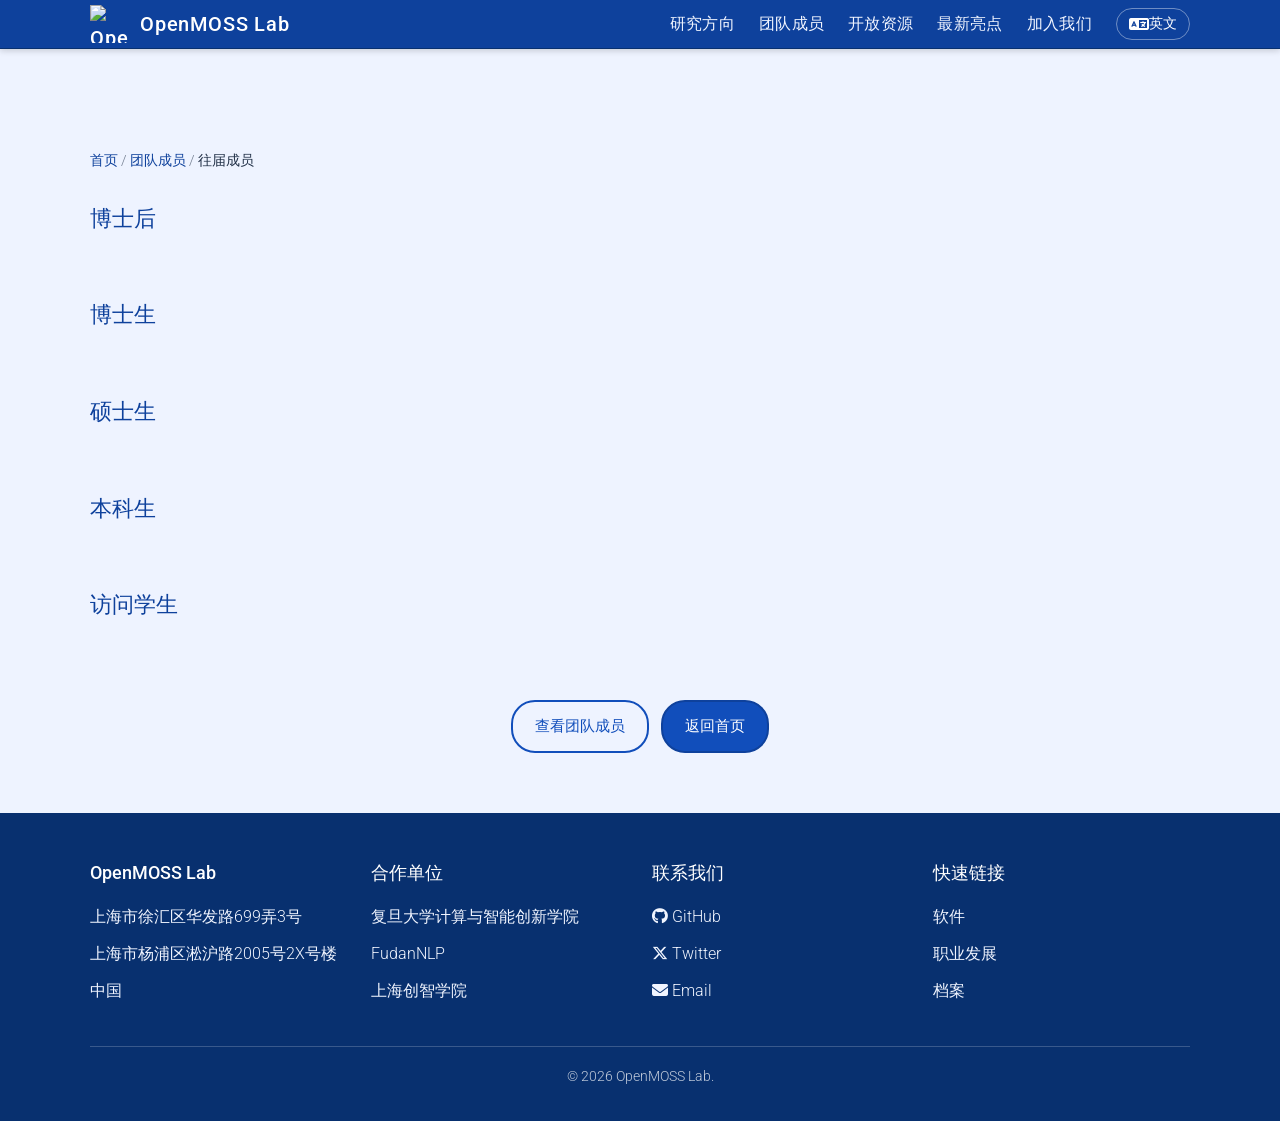
==== alumni.html @ 0ff9e86f "Update alumni.html" ====
<!DOCTYPE html>
<html lang="zh-CN">
<head>
  <meta charset="utf-8">
  <meta name="viewport" content="width=device-width, initial-scale=1">
  <title>往届成员 | OpenMOSS Lab</title>
  <meta name="description" content="OpenMOSS Lab 校友网络">
  <link rel="preconnect" href="https://fonts.googleapis.com">
  <link rel="preconnect" href="https://fonts.gstatic.com" crossorigin>
  <link href="https://fonts.googleapis.com/css2?family=Roboto:wght@300;400;500;700&display=swap" rel="stylesheet">
  <link rel="stylesheet" href="https://cdnjs.cloudflare.com/ajax/libs/font-awesome/6.5.0/css/all.min.css" integrity="sha512-gO9FwZP1781OeR3SiPtK0aGpG99nmHn7+O+kO5RAwOB1p5MNDoAuCEi0aKBslZx2drXr/7L0KleKX2ND/qY1KQ==" crossorigin="anonymous" referrerpolicy="no-referrer" />
  <link rel="stylesheet" href="assets/css/style.css?v=20251102g">
</head>
<body>
  <nav class="navbar">
    <div class="container nav-container">
      <a class="brand" href="index.html">
        <img class="brand-logo" src="assets/img/openmoss-logo.png" alt="OpenMOSS Lab logo">
        <span class="brand-name">OpenMOSS Lab</span>
      </a>
      <button class="nav-toggle" aria-expanded="false" aria-controls="primary-navigation">
        <span class="sr-only">Toggle navigation</span>
        <span class="icon-bar"></span>
        <span class="icon-bar"></span>
        <span class="icon-bar"></span>
      </button>
      <ul class="nav-links" id="primary-navigation">
        <li><a href="index.html#pillars" data-i18n="nav.research">研究方向</a></li>
        <li><a href="index.html#people" data-i18n="nav.people">团队成员</a></li>
        <li><a href="index.html#resources" data-i18n="nav.resources">资源</a></li>
        <li><a href="index.html#highlights" data-i18n="nav.highlights">实验室亮点</a></li>
        <li><a href="index.html#join" data-i18n="nav.join">加入我们</a></li>
        <li>
          <button id="lang-toggle" class="lang-btn" aria-label="切换语言">
            <i class="fa-solid fa-language"></i>
            <span class="lang-text">EN</span>
          </button>
        </li>
      </ul>
    </div>
  </nav>

  <main>
    <section id="alumni-main" class="container sec">
      <nav aria-label="Breadcrumb" class="alumni-breadcrumb">
        <a href="index.html" data-i18n="alumniPage.breadcrumb.home">首页</a>
        <span style="opacity:.6;"> / </span>
        <a href="people.html" data-i18n="alumniPage.breadcrumb.people">团队成员</a>
        <span style="opacity:.6;"> / </span>
        <span data-i18n="alumniPage.breadcrumb.alumni"><strong>校友介绍</strong></span>
      </nav>

      <aside class="toc-sidebar" aria-label="快速导航">
        <button class="back-to-top" onclick="window.scrollTo({top: 0, behavior: 'smooth'})" data-i18n="alumniPage.backToTop">回到顶部</button>
        <h3 data-i18n="alumniPage.toc">目录</h3>
        <div class="toc-links">
          <a href="#postdocs" data-i18n="alumniPage.postdocs">博士后</a>
          <a href="#phd" data-i18n="alumniPage.phd">博士生</a>
          <a href="#masters" data-i18n="alumniPage.masters">硕士生</a>
          <a href="#undergrad" data-i18n="alumniPage.undergrad">本科生</a>
          <a href="#visiting" data-i18n="alumniPage.visiting">访问学生</a>
        </div>
      </aside>

      <!-- Categorized Alumni Directory -->
      <section class="alumni-dir" aria-label="按类别的校友名录">

        <h2 id="postdocs" class="section-subtitle" data-i18n="alumniPage.postdocs">博士后</h2>
        <div class="alumni-list"></div>

        <h2 id="phd" class="section-subtitle" data-i18n="alumniPage.phd">博士生</h2>
        <div class="alumni-list"></div>

        <h2 id="masters" class="section-subtitle" data-i18n="alumniPage.masters">硕士生</h2>
        <div class="alumni-list"></div>

        <h2 id="undergrad" class="section-subtitle" data-i18n="alumniPage.undergrad">本科生</h2>
        <div class="alumni-list"></div>

        <h2 id="visiting" class="section-subtitle" data-i18n="alumniPage.visiting">访问学生</h2>
        <div class="alumni-list"></div>

        <!-- 历史硕士/博士内容已并入上面的“硕士生/博士生”分组 -->
      </section>

      

      

      <div style="margin-top: 60px; text-align: center; display: flex; justify-content: center; gap: 12px; flex-wrap: wrap;">
        <a class="btn btn-outline" href="people.html" data-i18n="alumniPage.backPeople">查看团队成员</a>
        <a class="btn btn-primary" href="index.html" data-i18n="alumniPage.backHome">返回首页</a>
      </div>
    </section>
  </main>

  <footer class="footer">
    <div class="container">
      <div class="footer-grid">
        <div>
          <h4>OpenMOSS Lab</h4>
          <ul>
            <li data-i18n="footer.address1">上海市徐汇区华发路699弄3号</li>
            <li data-i18n="footer.address2">上海市杨浦区淞沪路2005号2X号楼</li>
            <li data-i18n="footer.address3">中国</li>
          </ul>
        </div>
        <div>
          <h4 data-i18n="footer.affiliations">合作单位</h4>
          <ul>
            <li><a href="https://ai.fudan.edu.cn/" data-i18n="footer.fudan">复旦大学计算与智能创新学院</a></li>
            <li><a href="https://nlp.fudan.edu.cn/">FudanNLP</a></li>
            <li><a href="https://sii.org.cn/" data-i18n="footer.sii">上海创智学院</a></li>
          </ul>
        </div>
        <div>
          <h4 data-i18n="footer.connect">联系我们</h4>
          <ul>
            <li><a href="https://github.com/openmosslab"><i class="fa-brands fa-github"></i> GitHub</a></li>
            <li><a href="https://twitter.com/openmosslab"><i class="fa-brands fa-x-twitter"></i> Twitter</a></li>
            <li><a href="mailto:xpqiu@fudan.edu.cn"><i class="fa-solid fa-envelope"></i> Email</a></li>
          </ul>
        </div>
        <div>
          <h4 data-i18n="footer.links">快速链接</h4>
          <ul>
            <li><a href="https://dalstonchen.github.io/openmosslab/software/" data-i18n="footer.software">软件</a></li>
            <li><a href="https://dalstonchen.github.io/openmosslab/career/" data-i18n="footer.career">职业发展</a></li>
            <li><a href="https://dalstonchen.github.io/openmosslab/archive/" data-i18n="footer.archive">档案</a></li>
          </ul>
        </div>
      </div>
    </div>
    <div class="container">
      <div class="footer-note">
        <p><a href="webmaster.html" style="color: inherit; text-decoration: none;">&copy; <span id="year"></span> OpenMOSS Lab.</a></p>
      </div>
    </div>
  </footer>

  <!-- 必须先加载 data2.js，再加载 main.js 和 main2.js -->
  <script src="assets/js/data2.js"></script>
  <script src="assets/js/main.js"></script>
  <script src="assets/js/main2.js"></script>
</body>
</html>
---- assets/css/style.css ----
/* Fudan blue palette (100%, 90%, 80%) */
:root {
  --fudan-blue: #0e419c;
  --fudan-blue-90: #114ebb;
  --fudan-blue-80: #145bda;
  --fudan-blue-dark: #08306f;
  --mist: #f1f5ff;
  --sand-light: #eef3ff;
  --text: #213047;
  --text-soft: #4f5f7b;
  --border: #c5d4ef;
  --white: #ffffff;
  --shadow-color: rgba(14, 65, 156, 0.12);
}

* {
  box-sizing: border-box;
}

body {
  font-family: 'Roboto', sans-serif;
  font-weight: 300;
  font-size: 16px;
  line-height: 1.7;
  color: var(--text);
  margin: 0;
  background-color: var(--sand-light);
}

h1,
h2,
h3,
h4,
h5,
h6 {
  font-weight: 400;
  margin: 0 0 18px;
  line-height: 1.3;
  color: var(--text);
}

h1 {
  font-size: 36px;
  font-weight: 300;
}

h2 {
  font-size: 28px;
  font-weight: 500;
  color: var(--fudan-blue-90);
}

h3 {
  font-size: 22px;
  font-weight: 500;
}

p {
  margin: 0 0 16px;
}

a {
  color: var(--fudan-blue);
  text-decoration: none;
  font-weight: 400;
}

a:hover,
a:focus {
  color: var(--fudan-blue-80);
  text-decoration: underline;
}

ul {
  margin: 0 0 16px 20px;
  padding: 0;
}

li {
  margin-bottom: 0px;
}

/* English homepage: no longer needed as hero-side removed */

.container {
  width: min(1100px, calc(100% - 40px));
  margin: 0 auto;
}

nav.navbar {
  position: sticky;
  top: 0;
  z-index: 999;
  background-color: var(--fudan-blue);
  border-bottom: 1px solid var(--fudan-blue-dark);
  box-shadow: 0 2px 6px rgba(0, 0, 0, 0.16);
}

.nav-container {
  display: flex;
  align-items: center;
  justify-content: space-between;
  padding: 4px 0;
  min-height: 48px;
}

.brand {
  display: inline-flex;
  align-items: center;
  gap: 12px;
  font-size: 20px;
  font-weight: 500;
  color: var(--white);
  letter-spacing: 0.04em;
}

.brand-logo {
  width: 38px;
  height: 38px;
  object-fit: contain;
  display: block;
}

.brand-name {
  color: var(--white);
}

.brand:hover {
  color: var(--white);
}

.nav-links {
  list-style: none;
  display: flex;
  align-items: center;
  gap: 24px;
  margin: 0;
  padding: 0;
}

.nav-links li {
  margin-bottom: 0;
}

.nav-links a {
  color: var(--mist);
  font-weight: 400;
  letter-spacing: 0.02em;
}

.nav-links a:hover,
.nav-links a:focus {
  color: var(--white);
  text-decoration: none;
}

.lang-btn {
  display: inline-flex;
  align-items: center;
  gap: 0px;
  background: transparent;
  border: 1px solid rgba(255, 255, 255, 0.4);
  color: var(--white);
  padding: 6px 12px;
  border-radius: 20px;
  font-size: 14px;
  font-weight: 400;
  cursor: pointer;
  transition: all 0.2s ease;
}

.lang-btn:hover {
  background: rgba(255, 255, 255, 0.15);
  border-color: rgba(255, 255, 255, 0.7);
}

.lang-btn i {
  font-size: 16px;
}

.lang-text {
  font-weight: 500;
}

.nav-toggle {
  display: none;
  background: none;
  border: 1px solid rgba(255, 255, 255, 0.6);
  color: var(--white);
  padding: 8px 10px;
  border-radius: 4px;
}

.nav-toggle .icon-bar {
  display: block;
  width: 20px;
  height: 2px;
  margin: 4px 0;
  background-color: var(--white);
}

.sr-only {
  position: absolute;
  width: 1px;
  height: 1px;
  padding: 0;
  margin: -1px;
  overflow: hidden;
  clip: rect(0, 0, 0, 0);
  white-space: nowrap;
  border: 0;
}

#hero {
  background: linear-gradient(120deg, var(--mist) 0%, var(--sand-light) 60%, rgba(255, 255, 255, 0.9) 100%);
  padding: 80px 0 60px;
}

.hero-grid {
  display: grid;
  grid-template-columns: minmax(0, 3fr) minmax(0, 2fr);
  gap: 48px;
  align-items: center;
}

.hero-full {
  max-width: 100%;
}

.hero-full h1 {
  margin-bottom: 24px;
}

.hero-full .lead {
  max-width: 100%;
  margin-bottom: 32px;
}

.eyebrow {
  text-transform: uppercase;
  letter-spacing: 0.2em;
  font-weight: 500;
  font-size: 13px;
  color: var(--fudan-blue);
  margin-bottom: 12px;
}

.lead {
  font-size: 18px;
  color: var(--text);
}

.highlight {
  font-weight: 500;
  color: var(--fudan-blue);
}

.hero-actions {
  margin-top: 32px;
  display: flex;
  align-items: center;
  gap: 16px;
}

.btn {
  display: inline-flex;
  align-items: center;
  justify-content: center;
  padding: 12px 22px;
  font-size: 15px;
  font-weight: 500;
  border-radius: 24px;
  border: 2px solid transparent;
  transition: all 0.2s ease;
}

.btn-primary {
  background-color: var(--fudan-blue-90);
  color: var(--white);
  border-color: var(--fudan-blue);
}

.btn-primary:hover,
.btn-primary:focus {
  background-color: var(--fudan-blue-dark);
  border-color: var(--fudan-blue-dark);
}

.btn-outline {
  background-color: transparent;
  color: var(--fudan-blue-90);
  border-color: var(--fudan-blue-90);
}

.btn-outline:hover,
.btn-outline:focus {
  background-color: var(--fudan-blue-90);
  color: var(--white);
}

.btn-inline {
  padding: 6px 14px;
  border-radius: 18px;
  border: 1px solid var(--fudan-blue-90);
  color: var(--fudan-blue-90);
  font-size: 14px;
}

.btn-inline:hover,
.btn-inline:focus {
  background-color: var(--fudan-blue-90);
  color: var(--white);
}

.hero-side {
  display: flex;
  flex-direction: column;
  gap: 24px;
}

.hero-panel {
  background-color: var(--white);
  border: 1px solid var(--border);
  border-radius: 12px;
  padding: 28px;
  box-shadow: 0 12px 30px var(--shadow-color);
}

.hero-panel h2 {
  font-size: 20px;
  margin-bottom: 18px;
  color: var(--fudan-blue);
}

.hero-panel ul {
  list-style: none;
  margin: 0;
  padding: 0;
  display: grid;
  gap: 10px;
}

.hero-panel li {
  padding-left: 22px;
  position: relative;
  font-weight: 400;
}

.hero-panel li::before {
  content: '\2022';
  position: absolute;
  left: 0;
  color: var(--fudan-blue-80);
  font-size: 22px;
  line-height: 1;
  top: 2px;
}

.hero-meta {
  display: grid;
  grid-template-columns: repeat(auto-fit, minmax(180px, 1fr));
  gap: 16px;
}

.hero-meta div {
  background-color: rgba(17, 78, 187, 0.08);
  border-radius: 12px;
  padding: 18px;
  border: 1px solid rgba(17, 78, 187, 0.18);
}

.hero-meta h3 {
  font-size: 28px;
  color: var(--fudan-blue);
  margin-bottom: 8px;
}

.sec {
  padding: 60px 0;
}

.sechighlight {
  background-color: var(--mist);
  border-top: 1px solid var(--border);
  border-bottom: 1px solid var(--border);
}

.pillars-grid {
  display: grid;
  grid-template-columns: repeat(auto-fit, minmax(260px, 1fr));
  gap: 24px;
}

.pillar-card {
  background-color: var(--white);
  border: 1px solid var(--border);
  border-radius: 12px;
  padding: 24px;
  box-shadow: 0 10px 24px var(--shadow-color);
  display: flex;
  flex-direction: column;
  gap: 10px;
}

.highlight-grid {
  display: grid;
  grid-template-columns: repeat(auto-fit, minmax(240px, 1fr));
  gap: 24px;
}

.highlight-card {
  background-color: var(--white);
  border: 1px solid var(--border);
  border-radius: 12px;
  padding: 24px;
  box-shadow: 0 8px 20px var(--shadow-color);
  min-height: 200px;
}

.section-subtitle {
  font-size: 20px;
  color: var(--fudan-blue);
  margin-bottom: 32px;
  margin-top: 24px;
}

.team-members {
  display: grid;
  grid-template-columns: repeat(auto-fill, minmax(160px, 1fr));
  gap: 32px 24px;
  margin-bottom: 48px;
}

.member-card {
  display: flex;
  flex-direction: column;
  align-items: center;
  text-align: center;
  min-height: 240px;
}

.member-photo {
  width: 140px;
  height: 140px;
  border-radius: 50%;
  object-fit: cover;
  border: 3px solid var(--fudan-blue-90);
  box-shadow: 0 4px 12px var(--shadow-color);
  margin-bottom: 16px;
  transition: transform 0.2s ease, box-shadow 0.2s ease;
}

.member-photo:hover {
  transform: scale(1.05);
  box-shadow: 0 6px 20px rgba(14, 65, 156, 0.25);
}

.member-name {
  font-size: 16px;
  font-weight: 500;
  color: var(--text);
  margin: 0 0 6px 0;
  line-height: 1.3;
  min-height: 21px;
  height: 21px;
}

/* 有链接的成员名字样式 */
.member-name-link {
  min-height: 21px;
  height: 21px;
}

.member-name-link a {
  color: var(--fudan-blue);
  font-weight: 500;
  text-decoration: none;
  transition: all 0.3s ease;
  display: inline-block;
  line-height: 1.3;
  height: 21px;
}

.member-name-link a:hover {
  color: var(--text-soft);
  transform: scale(1.08);
  text-decoration: none;
}

.member-title {
  font-size: 14px;
  color: var(--text-soft);
  margin: 0;
  font-weight: 300;
}

.people-sections {
  display: grid;
  grid-template-columns: repeat(auto-fit, minmax(280px, 1fr));
  gap: 24px;
  margin-top: 32px;
}

.people-card {
  background-color: var(--white);
  border: 1px solid var(--border);
  border-radius: 12px;
  padding: 24px;
  box-shadow: 0 8px 20px var(--shadow-color);
}

.people-card .link {
  font-weight: 500;
}

.resource-grid {
  display: grid;
  grid-template-columns: repeat(auto-fit, minmax(240px, 1fr));
  gap: 24px;
}

.resource-card {
  background-color: var(--white);
  border: 1px solid var(--border);
  border-radius: 12px;
  padding: 24px;
  box-shadow: 0 8px 20px var(--shadow-color);
}

.cta-band {
  background-color: var(--fudan-blue-90);
  color: var(--white);
  padding: 60px 0;
}

.cta-content {
  display: flex;
  align-items: center;
  justify-content: space-between;
  gap: 32px;
}

.cta-content p {
  color: rgba(255, 255, 255, 0.85);
}

.cta-actions {
  display: flex;
  gap: 16px;
  flex-shrink: 0;
}

.footer {
  background-color: var(--fudan-blue-dark);
  color: var(--mist);
  padding: 48px 0 16px;
}

.footer-grid {
  display: grid;
  grid-template-columns: repeat(4, 1fr);
  gap: 24px;
  width: 100%;
}

.footer h4 {
  color: var(--white);
  font-weight: 500;
  font-size: 18px;
  margin-bottom: 18px;
}

.footer ul {
  list-style: none;
  margin: 0;
  padding: 0;
}

.footer li {
  margin-bottom: 10px;
  color: var(--mist);
  font-weight: 300;
}

.footer a {
  color: var(--mist);
  font-weight: 300;
}

.footer a:hover,
.footer a:focus {
  color: var(--white);
}

.footer-note {
  text-align: center;
  margin-top: 32px;
  padding-top: 18px;
  border-top: 1px solid rgba(255, 255, 255, 0.2);
  font-size: 14px;
  color: rgba(255, 255, 255, 0.75);
}

@media (max-width: 992px) {
  .hero-grid {
    grid-template-columns: 1fr;
  }

  .cta-content {
    flex-direction: column;
    align-items: flex-start;
  }

  .cta-actions {
    flex-wrap: wrap;
  }

  .footer-grid {
    grid-template-columns: repeat(2, 1fr);
  }
}

@media (max-width: 768px) {
  .nav-links {
    position: absolute;
    inset: auto 0 0 0;
    background-color: var(--fudan-blue);
    flex-direction: column;
    align-items: center;
    gap: 12px;
    padding: 20px 0;
    transform: translateY(-150%);
    transition: transform 0.3s ease;
  }

  .nav-links.open {
    transform: translateY(0);
  }

  .nav-toggle {
    display: inline-flex;
    flex-direction: column;
    justify-content: center;
  }

  .nav-container {
    position: relative;
  }

  nav.navbar {
    position: sticky;
  }

  .lang-btn {
    margin-top: 8px;
  }

  .hero-actions {
    flex-wrap: wrap;
  }

  .cta-content {
    gap: 24px;
  }
}

@media (max-width: 560px) {
  body {
    font-size: 15px;
  }

  h1 {
    font-size: 30px;
  }

  h2 {
    font-size: 24px;
  }

  .nav-links {
    align-items: stretch;
  }

  .team-members {
    grid-template-columns: repeat(auto-fill, minmax(120px, 1fr));
    gap: 24px 16px;
  }

  .member-photo {
    width: 110px;
    height: 110px;
  }

  .member-name {
    font-size: 15px;
  }

  .member-title {
    font-size: 13px;
  }

  .footer-grid {
    grid-template-columns: 1fr;
  }
}

/* ============================================ */
/* Alumni Page Styles */
/* ============================================ */

/* Alumni main container alignment */
#alumni-main.container {
  padding-left: 0 !important;
  padding-right: 0 !important;
  margin-left: auto;
  margin-right: auto;
  width: min(1100px, calc(100% - 40px));
  padding-top: 100px;
}

/* Breadcrumb */
.alumni-breadcrumb {
  margin-left: 0;
  padding-left: 0;
  margin-bottom: 32px;
  font-size: 14px;
}

.alumni-breadcrumb a {
  color: var(--fudan-blue);
  text-decoration: none;
  transition: color 0.2s ease;
}

.alumni-breadcrumb a:hover {
  color: var(--fudan-blue-80);
  text-decoration: underline;
}

/* Alumni list layout */
.alumni-list {
  display: grid;
  gap: 2px;
  margin-top: 16px;
  margin-bottom: 32px;
}

.alumni-row {
  display: grid;
  grid-template-columns: 200px 1fr;
  gap: 24px;
  padding: 8px 0;
  font-size: 15px;
  transition: background-color 0.2s ease;
}

.alumni-row:hover {
  background-color: rgba(241, 245, 255, 0.5);
  border-radius: 6px;
}

.alumni-row .name {
  font-weight: 500;
  color: var(--text);
}

.alumni-row .destination {
  color: var(--text-soft);
  font-weight: 300;
}

/* Floating sidebar (Table of Contents) */
.toc-sidebar {
  position: fixed;
  right: 24px;
  top: 100px;
  width: 180px;
  max-height: calc(100vh - 140px);
  background: rgba(241, 245, 255, 0.95);
  backdrop-filter: blur(10px);
  border: 1px solid var(--border);
  border-radius: 12px;
  padding: 20px;
  z-index: 100;
  overflow-y: auto;
  box-shadow: 0 8px 24px rgba(14, 65, 156, 0.15);
}

.toc-sidebar h3 {
  margin: 0 0 16px;
  font-size: 16px;
  color: var(--fudan-blue);
  font-weight: 500;
}

.toc-links {
  display: flex;
  flex-direction: column;
  gap: 4px;
}

.toc-links a {
  display: block;
  text-align: left;
  padding: 8px 12px;
  color: var(--fudan-blue);
  font-weight: 400;
  font-size: 14px;
  border-radius: 6px;
  transition: all 0.2s ease;
}

.toc-links a:hover {
  background: rgba(14, 65, 156, 0.1);
  text-decoration: none;
  padding-left: 16px;
}

.back-to-top {
  display: block;
  width: 100%;
  margin-bottom: 20px;
  background: var(--fudan-blue);
  color: var(--white);
  border: none;
  padding: 10px 16px;
  border-radius: 8px;
  font-size: 14px;
  font-weight: 400;
  cursor: pointer;
  transition: background-color 0.2s ease;
}

.back-to-top:hover {
  background: var(--fudan-blue-dark);
}

/* Prevent fixed navbar from covering anchors */
h2[id],
h3.year-badge {
  scroll-margin-top: 110px;
}

/* Alumni section spacing */
.alumni-dir {
  margin-top: 24px;
}

.alumni-dir .section-subtitle {
  margin-top: 48px;
  margin-bottom: 20px;
  font-size: 22px;
}

.alumni-dir .section-subtitle:first-of-type {
  margin-top: 24px;
}

/* Responsive design for alumni page */
@media (max-width: 1280px) {
  .toc-sidebar {
    display: none;
  }
}

@media (max-width: 768px) {
  .alumni-row {
    grid-template-columns: 1fr;
    gap: 4px;
    padding: 12px 8px;
  }

  .alumni-row .name {
    font-size: 16px;
    margin-bottom: 4px;
  }

  .alumni-row .destination {
    font-size: 14px;
  }

  #alumni-main.container {
    padding-top: 80px;
  }
}

@media (max-width: 560px) {
  .alumni-row {
    font-size: 14px;
  }

  .alumni-row .name {
    font-size: 15px;
  }

  .alumni-row .destination {
    font-size: 13px;
  }
}
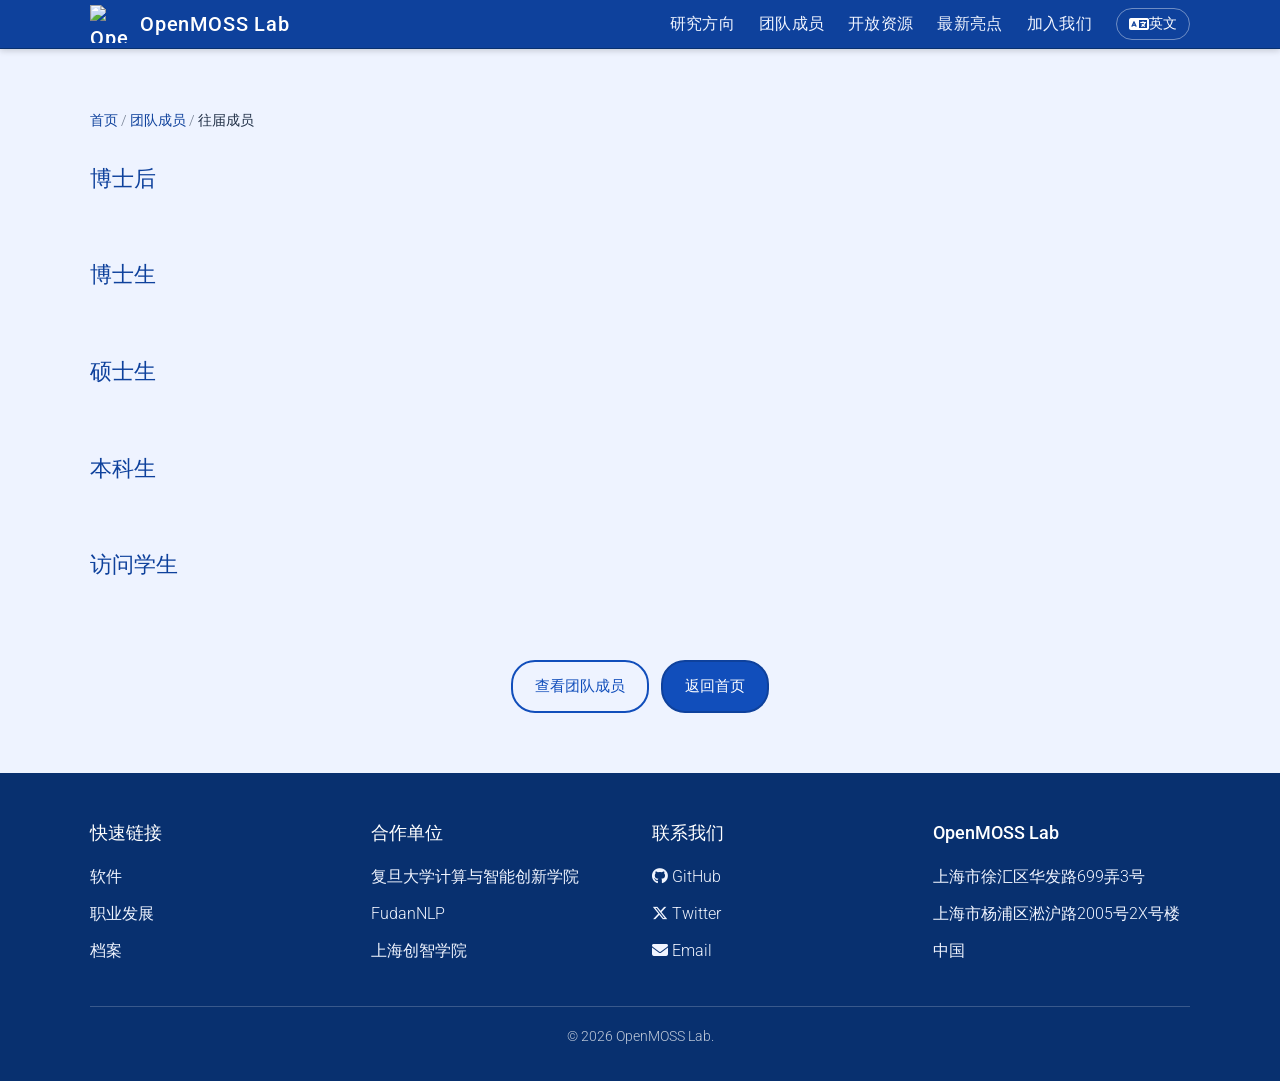
==== commit 27c8055a: "Update alumni.html" ====
--- a/alumni.html
+++ b/alumni.html
@@ -4,6 +4,7 @@
   <meta charset="utf-8">
   <meta name="viewport" content="width=device-width, initial-scale=1">
   <title>往届成员 | OpenMOSS Lab</title>
+  <link rel="icon" type="image/png" href="assets/img/openmoss-logo.png">
   <meta name="description" content="OpenMOSS Lab 校友网络">
   <link rel="preconnect" href="https://fonts.googleapis.com">
   <link rel="preconnect" href="https://fonts.gstatic.com" crossorigin>
@@ -98,11 +99,11 @@
     <div class="container">
       <div class="footer-grid">
         <div>
-          <h4>OpenMOSS Lab</h4>
+          <h4 data-i18n="footer.links">快速链接</h4>
           <ul>
-            <li data-i18n="footer.address1">上海市徐汇区华发路699弄3号</li>
-            <li data-i18n="footer.address2">上海市杨浦区淞沪路2005号2X号楼</li>
-            <li data-i18n="footer.address3">中国</li>
+            <li><a href="https://dalstonchen.github.io/openmosslab/software/" data-i18n="footer.software">软件</a></li>
+            <li><a href="https://dalstonchen.github.io/openmosslab/career/" data-i18n="footer.career">职业发展</a></li>
+            <li><a href="https://dalstonchen.github.io/openmosslab/archive/" data-i18n="footer.archive">档案</a></li>
           </ul>
         </div>
         <div>
@@ -122,11 +123,11 @@
           </ul>
         </div>
         <div>
-          <h4 data-i18n="footer.links">快速链接</h4>
+          <h4>OpenMOSS Lab</h4>
           <ul>
-            <li><a href="https://dalstonchen.github.io/openmosslab/software/" data-i18n="footer.software">软件</a></li>
-            <li><a href="https://dalstonchen.github.io/openmosslab/career/" data-i18n="footer.career">职业发展</a></li>
-            <li><a href="https://dalstonchen.github.io/openmosslab/archive/" data-i18n="footer.archive">档案</a></li>
+            <li data-i18n="footer.address1">上海市徐汇区华发路699弄3号</li>
+            <li data-i18n="footer.address2">上海市杨浦区淞沪路2005号2X号楼</li>
+            <li data-i18n="footer.address3">中国</li>
           </ul>
         </div>
       </div>
--- a/assets/css/style.css
+++ b/assets/css/style.css
@@ -214,7 +214,7 @@
 
 #hero {
   background: linear-gradient(120deg, var(--mist) 0%, var(--sand-light) 60%, rgba(255, 255, 255, 0.9) 100%);
-  padding: 80px 0 60px;
+  padding: 60px 0 60px;
 }
 
 .hero-grid {
@@ -384,11 +384,16 @@
   background-color: var(--mist);
   border-top: 1px solid var(--border);
   border-bottom: 1px solid var(--border);
+  scroll-margin-top: 56px;
+}
+
+#people, #resources {
+  scroll-margin-top: 56px;
 }
 
 .pillars-grid {
   display: grid;
-  grid-template-columns: repeat(auto-fit, minmax(260px, 1fr));
+  grid-template-columns: repeat(3, 1fr);
   gap: 24px;
 }
 
@@ -401,6 +406,12 @@
   display: flex;
   flex-direction: column;
   gap: 10px;
+}
+
+.pillar-card h3 {
+  min-height: 3em;
+  display: flex;
+  align-items: flex-start;
 }
 
 .highlight-grid {
@@ -416,6 +427,23 @@
   padding: 24px;
   box-shadow: 0 8px 20px var(--shadow-color);
   min-height: 200px;
+  display: flex;
+  flex-direction: column;
+}
+
+.highlight-card h3 {
+  min-height: 2.4em;
+  line-height: 1.2;
+  margin-bottom: 12px;
+}
+
+.highlight-card p {
+  flex-grow: 1;
+  margin-bottom: 15px;
+}
+
+.highlight-card a {
+  margin-top: auto;
 }
 
 .section-subtitle {
@@ -526,6 +554,27 @@
   border-radius: 12px;
   padding: 24px;
   box-shadow: 0 8px 20px var(--shadow-color);
+  display: flex;
+  flex-direction: column;
+}
+
+.resource-card h3 {
+  min-height: 2.4em;
+  line-height: 1.2;
+  margin-bottom: 12px;
+}
+
+.resource-card p {
+  flex-grow: 1;
+  margin-bottom: 15px;
+}
+
+.resource-card > div {
+  margin-bottom: 15px;
+}
+
+.resource-card .btn {
+  margin-top: auto;
 }
 
 .cta-band {
@@ -605,6 +654,10 @@
 @media (max-width: 992px) {
   .hero-grid {
     grid-template-columns: 1fr;
+  }
+
+  .pillars-grid {
+    grid-template-columns: repeat(2, 1fr);
   }
 
   .cta-content {
@@ -656,6 +709,10 @@
     margin-top: 8px;
   }
 
+  .pillars-grid {
+    grid-template-columns: 1fr;
+  }
+
   .hero-actions {
     flex-wrap: wrap;
   }
@@ -713,10 +770,10 @@
 #alumni-main.container {
   padding-left: 0 !important;
   padding-right: 0 !important;
+  padding-top: 60px !important;
   margin-left: auto;
   margin-right: auto;
   width: min(1100px, calc(100% - 40px));
-  padding-top: 100px;
 }
 
 /* Breadcrumb */
@@ -881,7 +938,7 @@
   }
 
   #alumni-main.container {
-    padding-top: 80px;
+    padding-top: 60px !important;
   }
 }
 
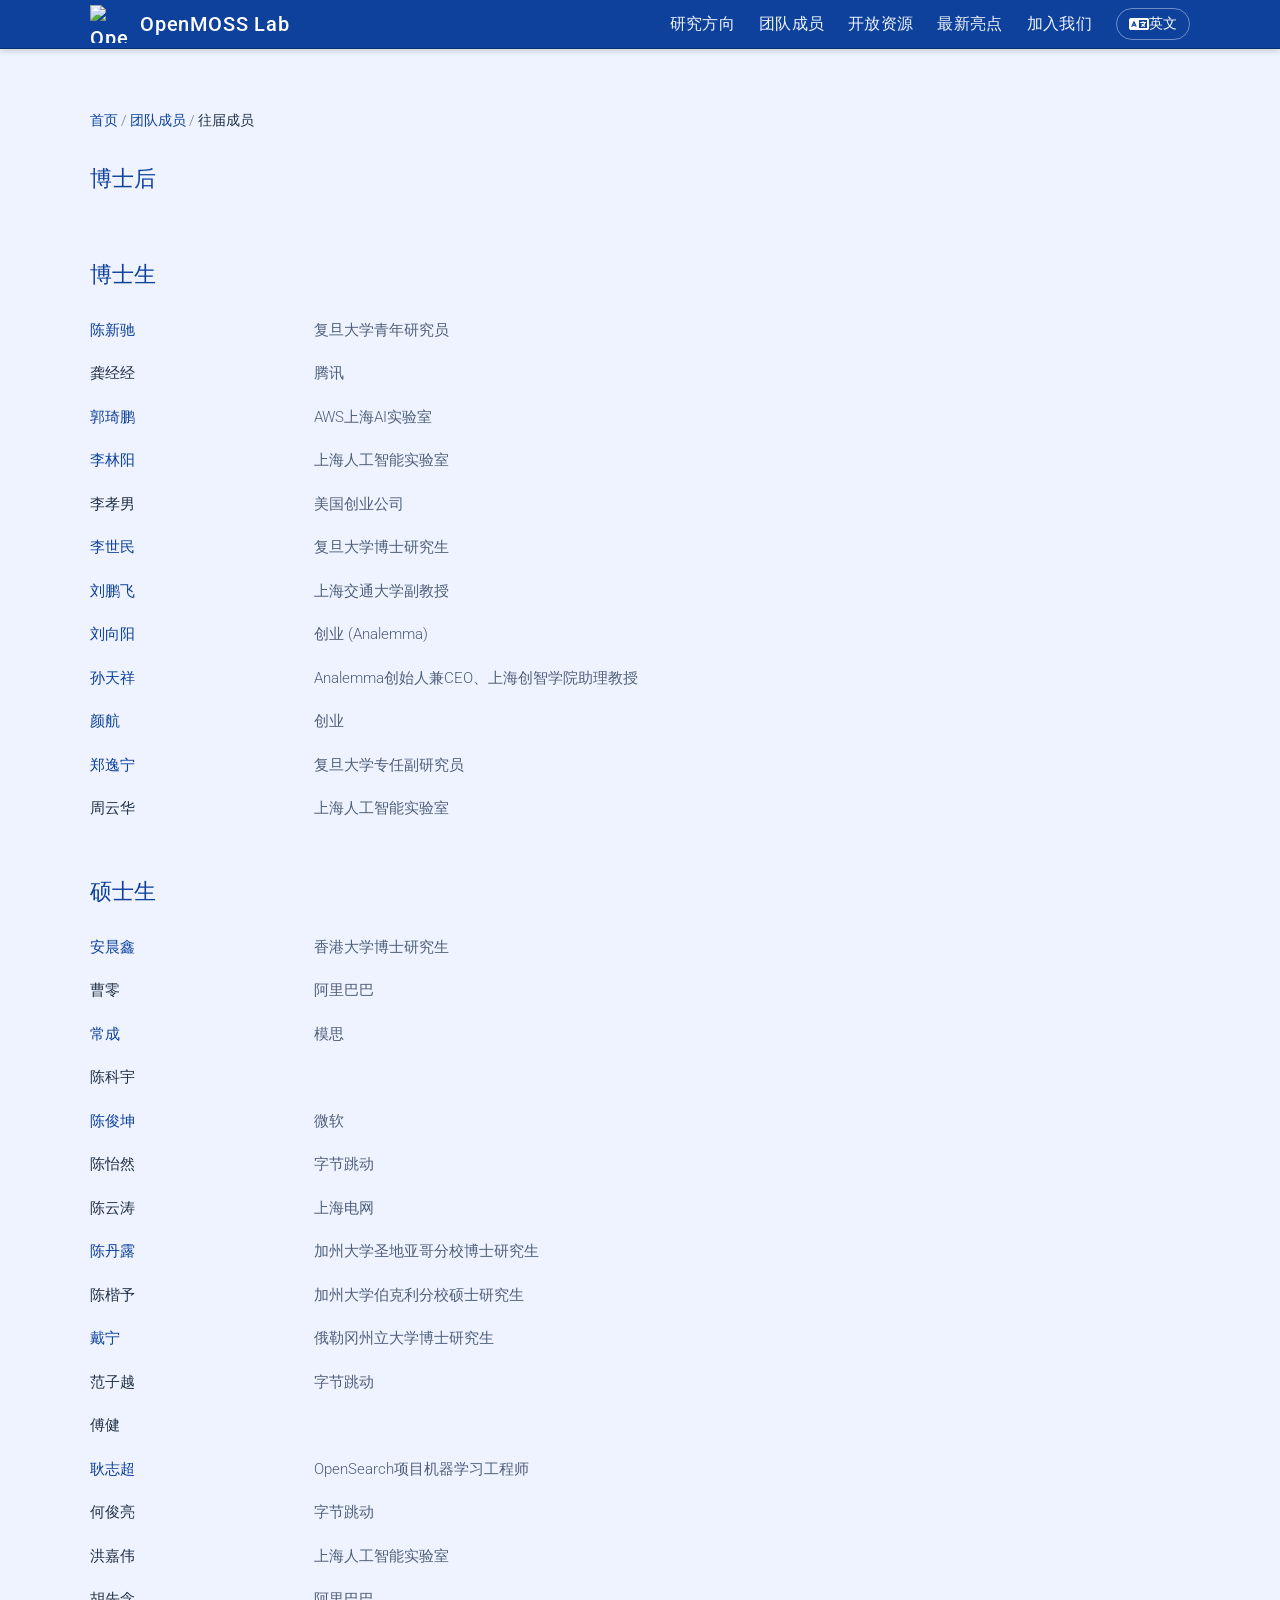
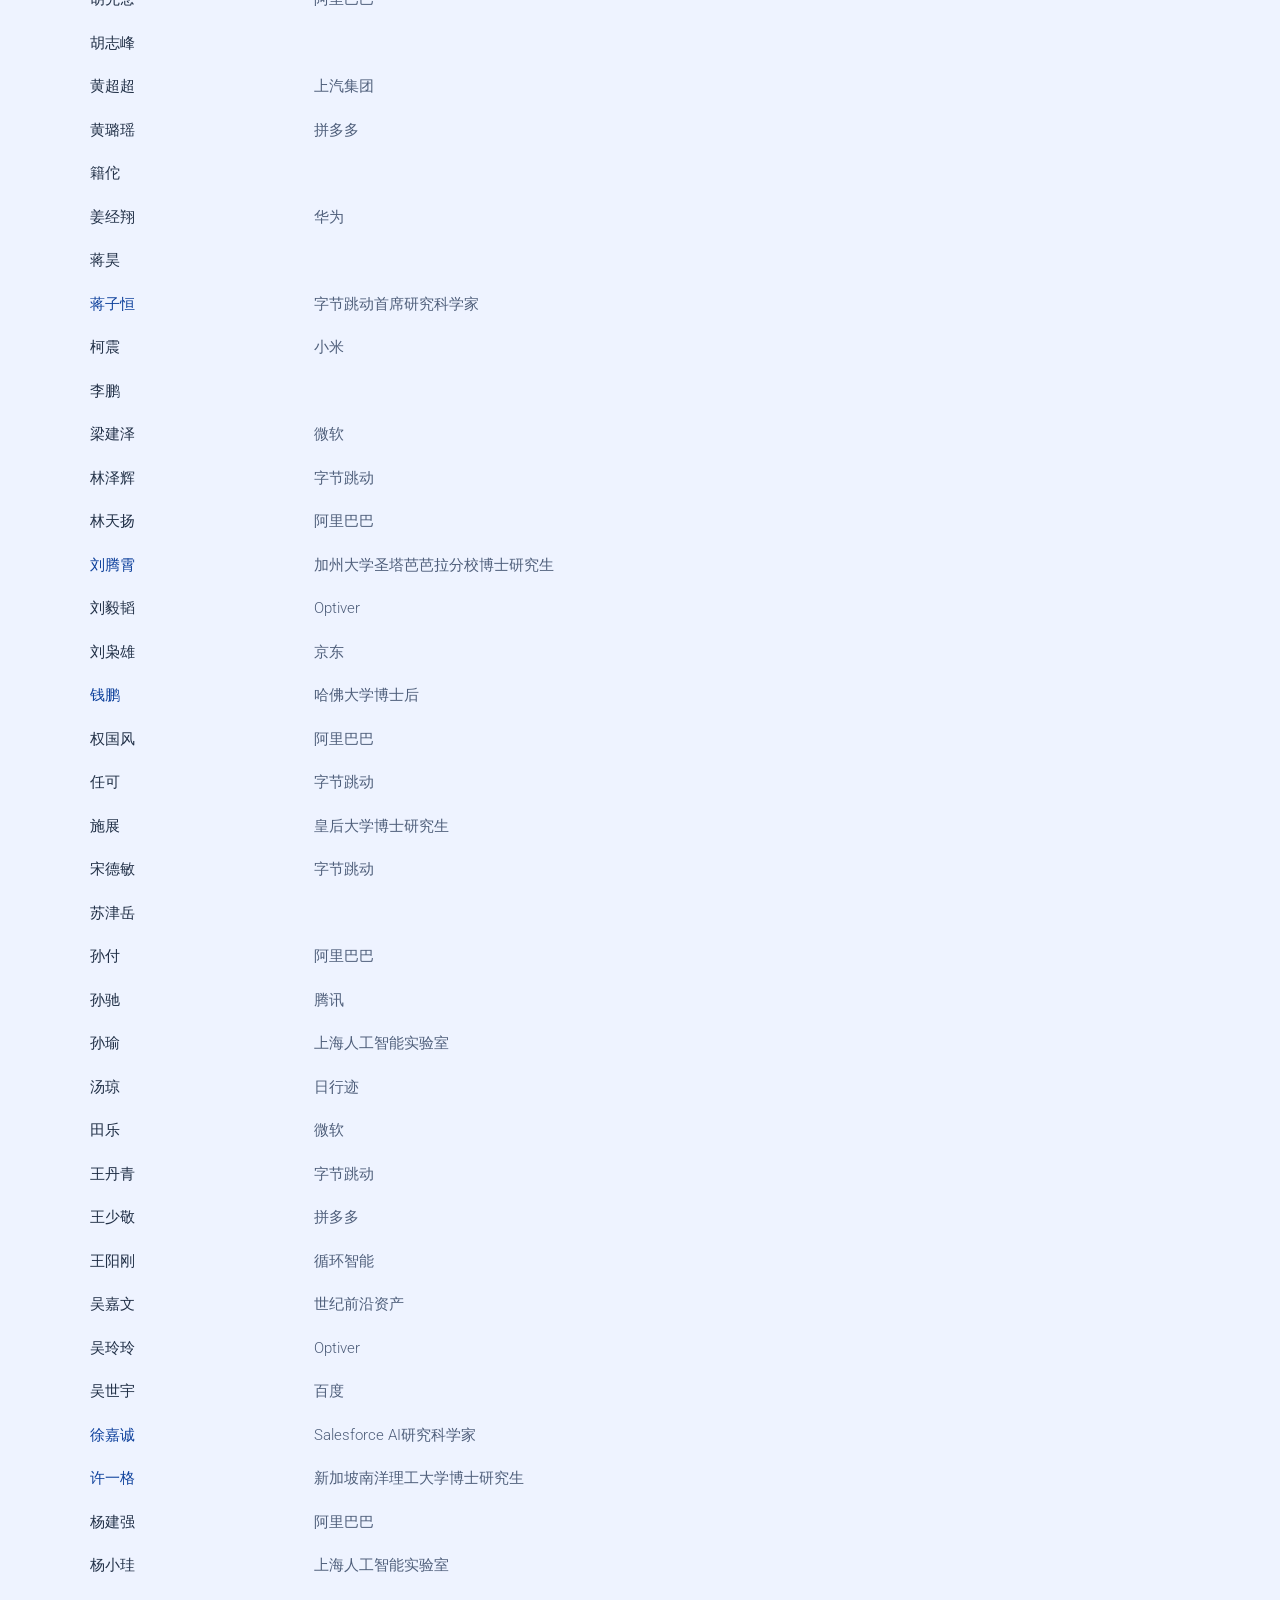
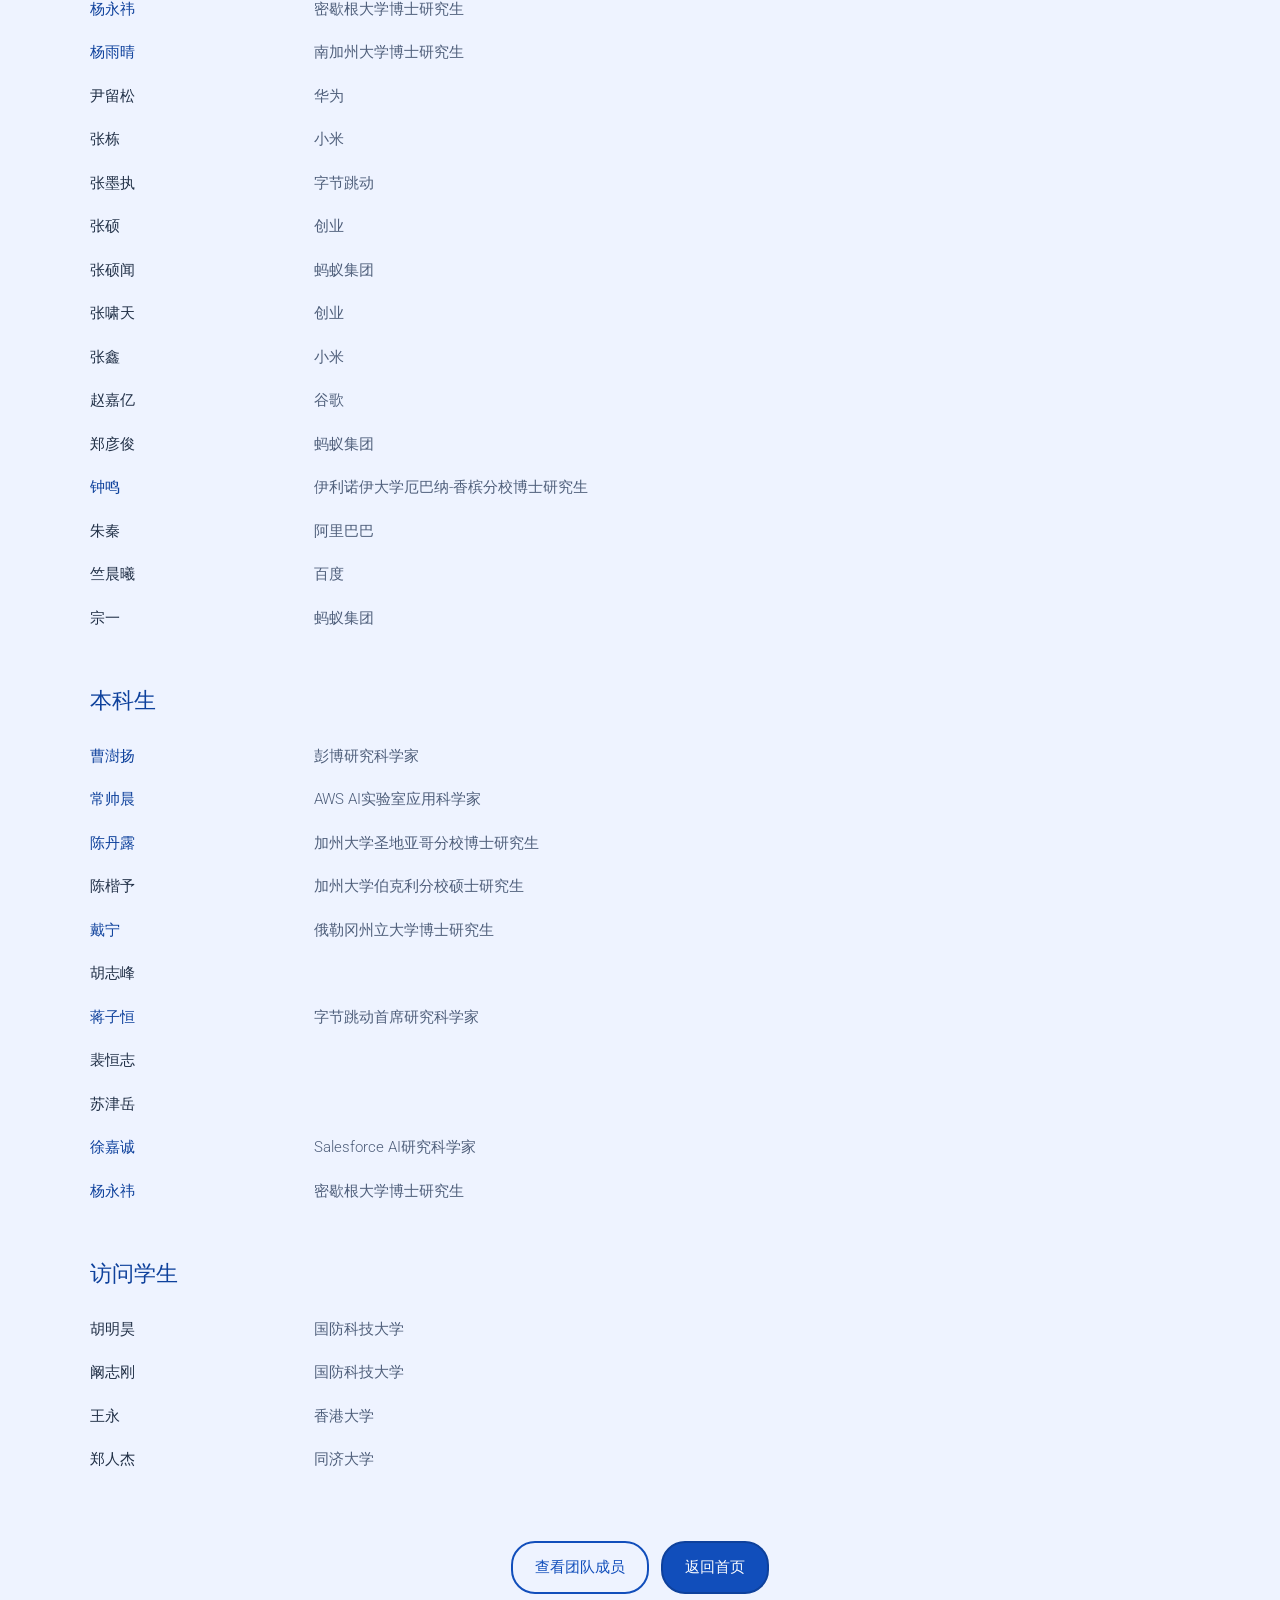
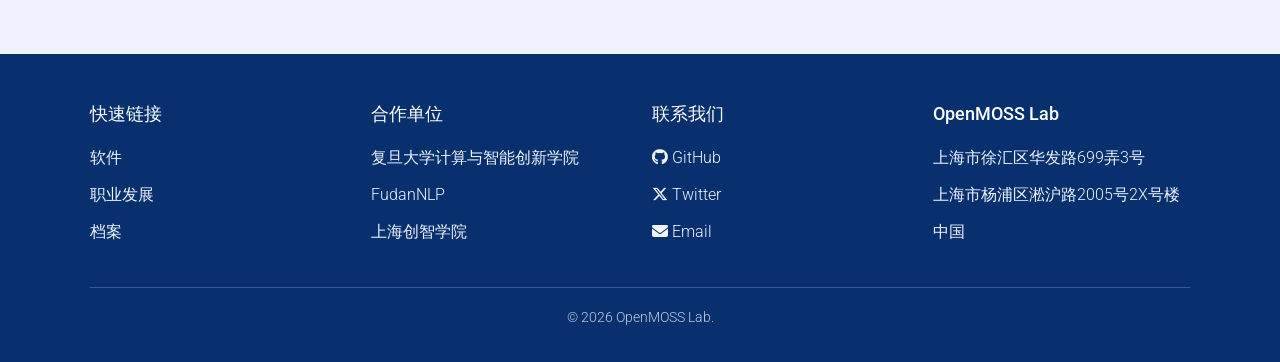
==== commit dffc66dc: "Update alumni.html" ====
--- a/alumni.html
+++ b/alumni.html
@@ -10,7 +10,7 @@
   <link rel="preconnect" href="https://fonts.gstatic.com" crossorigin>
   <link href="https://fonts.googleapis.com/css2?family=Roboto:wght@300;400;500;700&display=swap" rel="stylesheet">
   <link rel="stylesheet" href="https://cdnjs.cloudflare.com/ajax/libs/font-awesome/6.5.0/css/all.min.css" integrity="sha512-gO9FwZP1781OeR3SiPtK0aGpG99nmHn7+O+kO5RAwOB1p5MNDoAuCEi0aKBslZx2drXr/7L0KleKX2ND/qY1KQ==" crossorigin="anonymous" referrerpolicy="no-referrer" />
-  <link rel="stylesheet" href="assets/css/style.css?v=20251102g">
+  <link rel="stylesheet" href="assets/css/style.css?v=20251102m">
 </head>
 <body>
   <nav class="navbar">
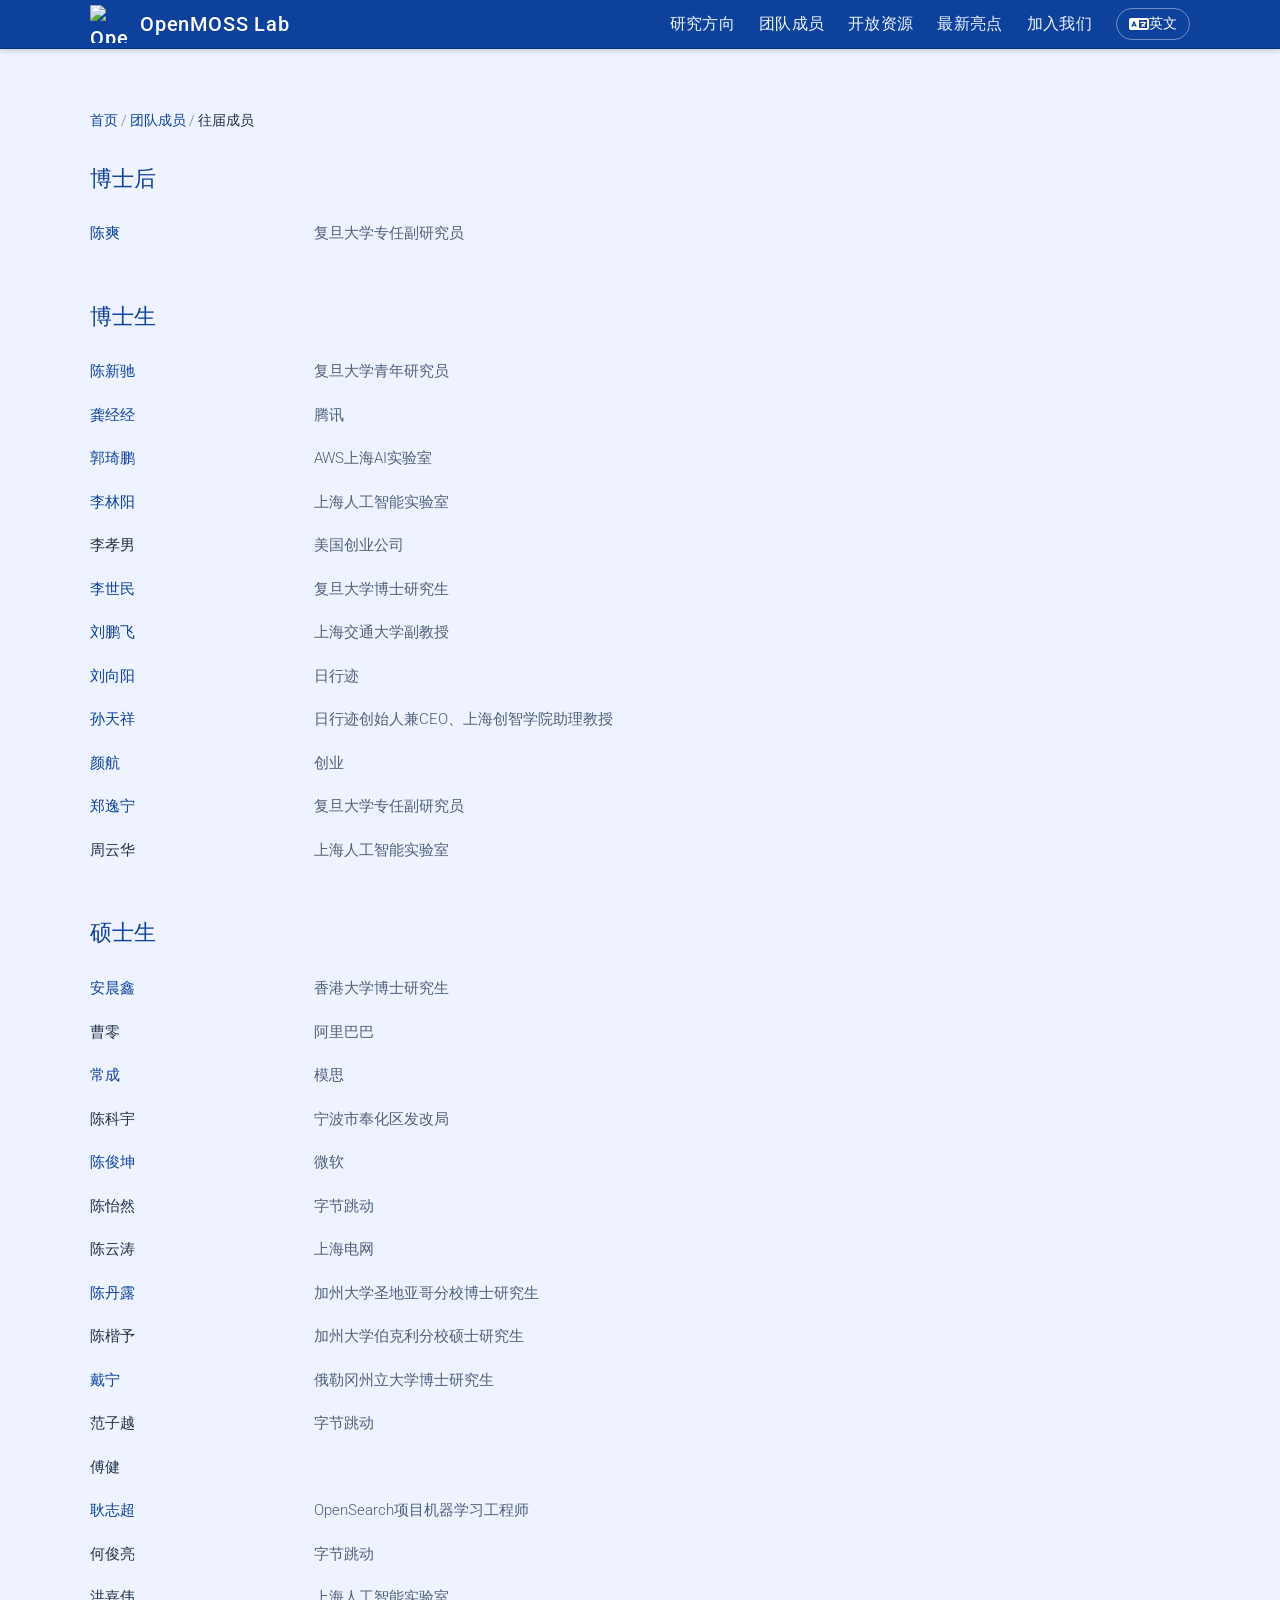
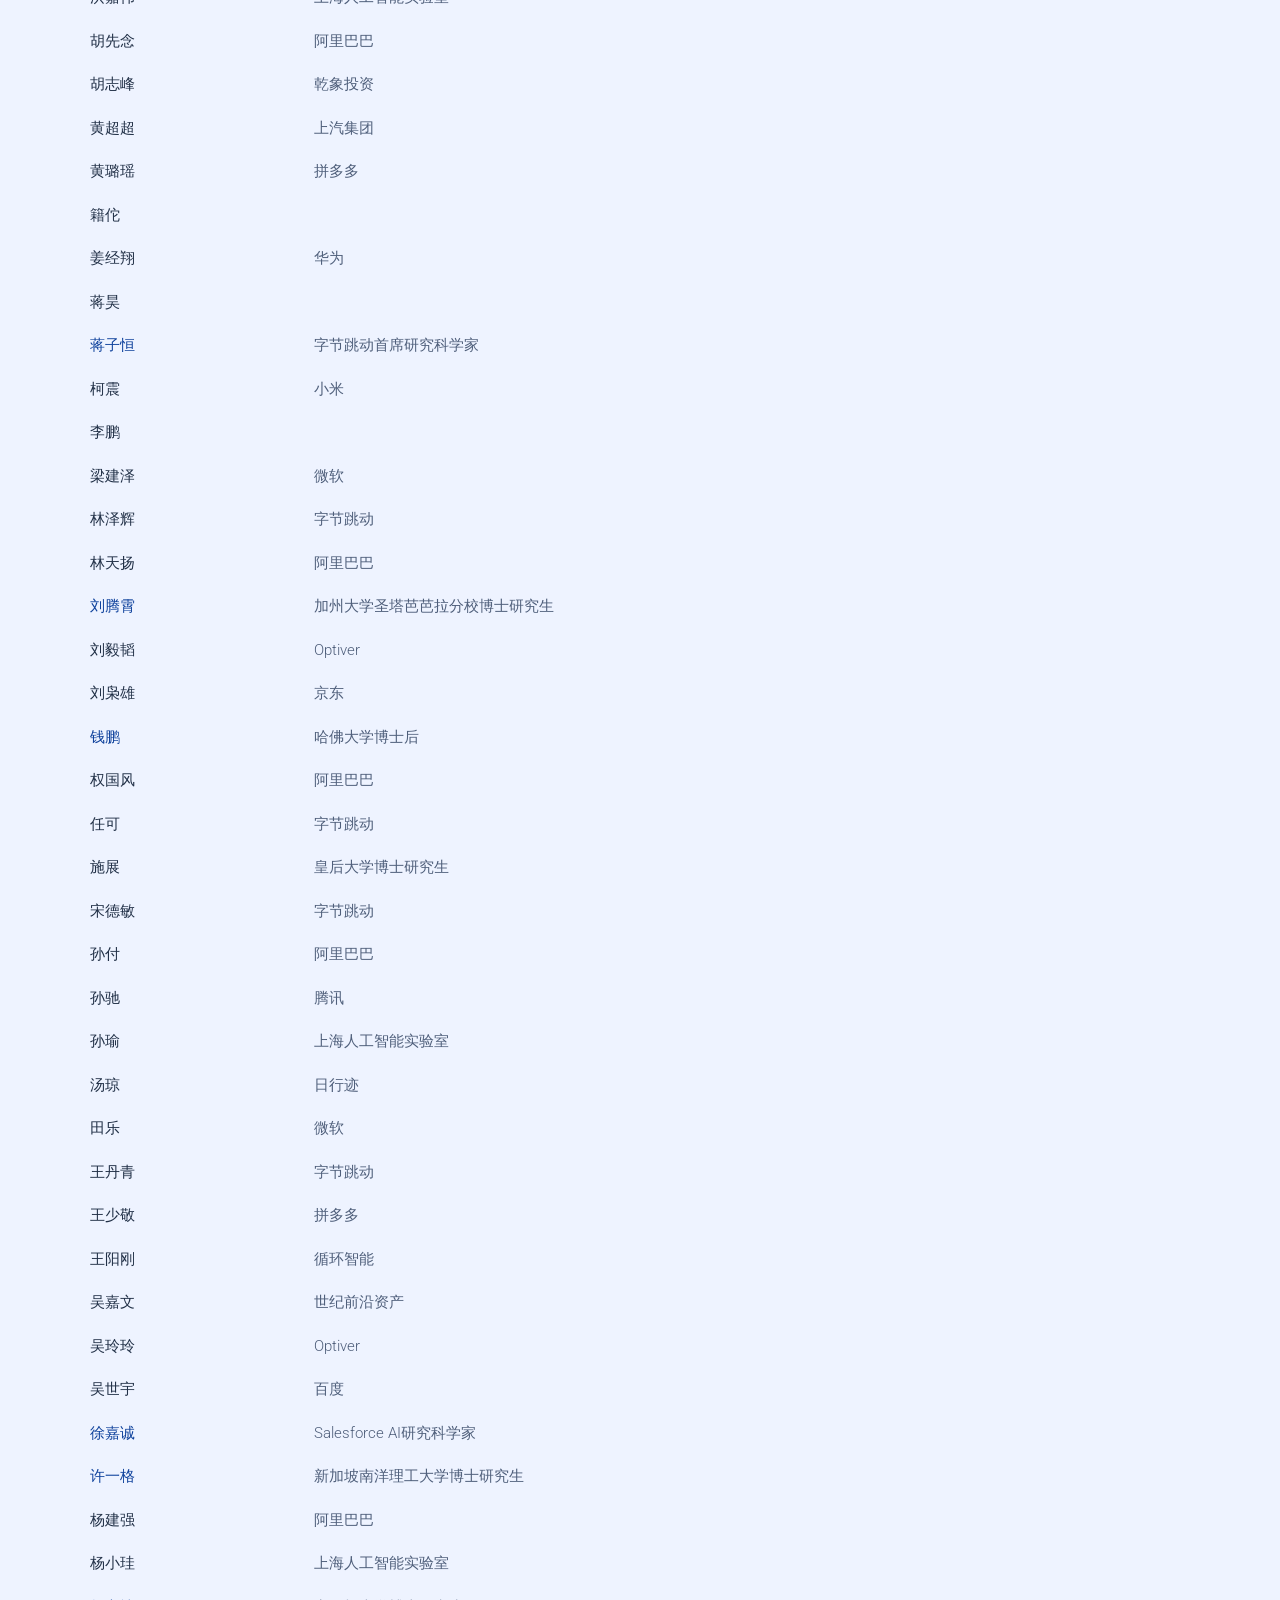
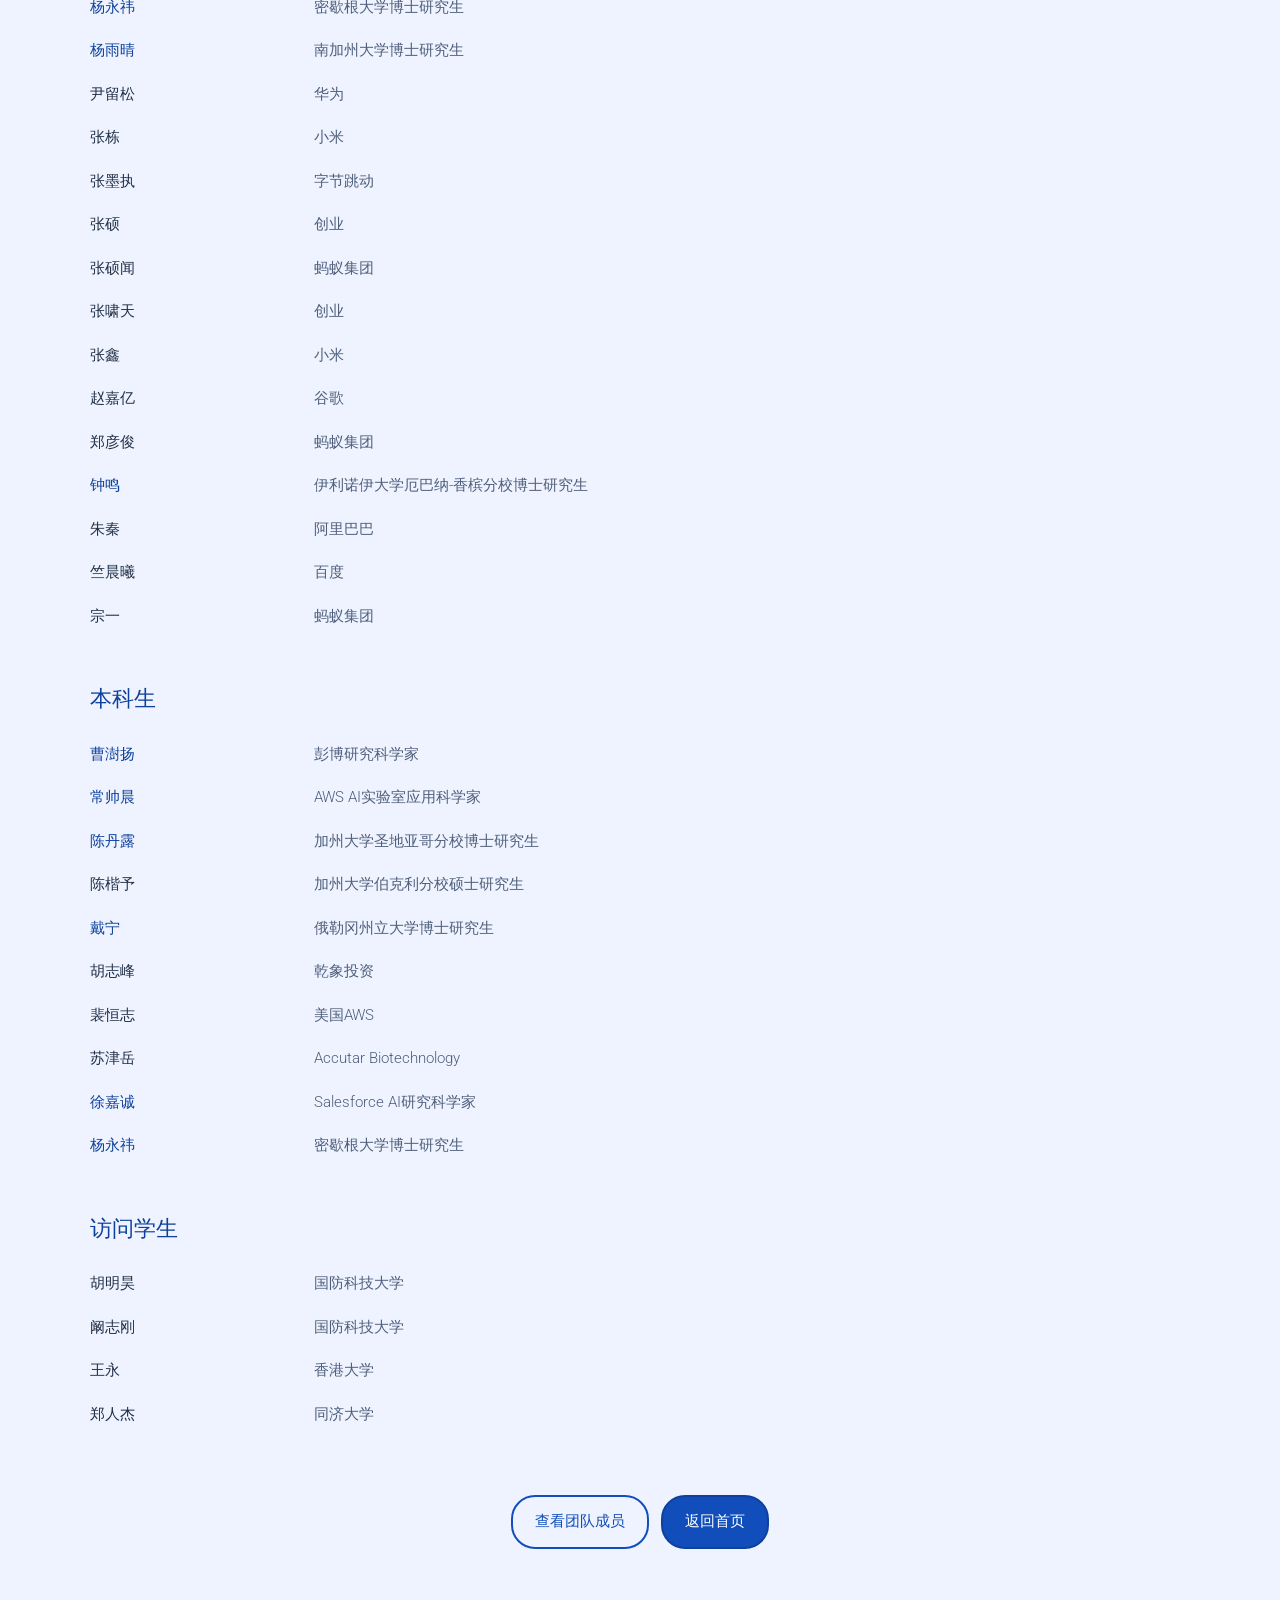
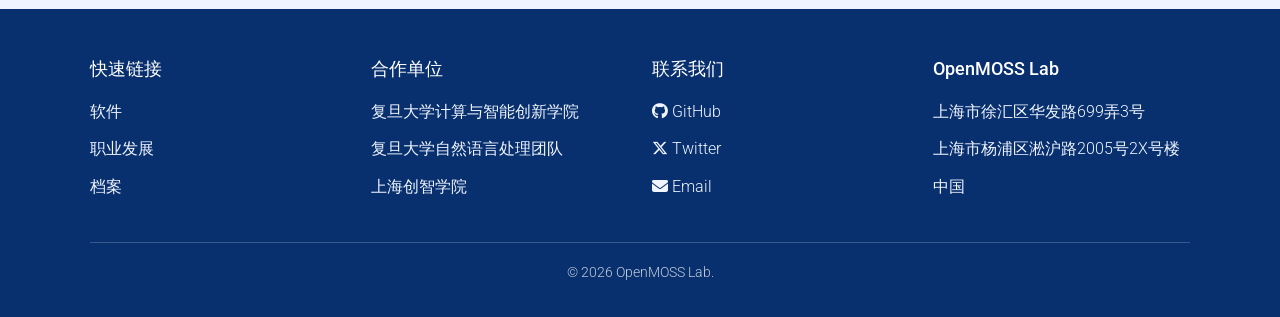
==== commit 0c6dbb75: "Update alumni.html" ====
--- a/alumni.html
+++ b/alumni.html
@@ -28,9 +28,9 @@
       <ul class="nav-links" id="primary-navigation">
         <li><a href="index.html#pillars" data-i18n="nav.research">研究方向</a></li>
         <li><a href="index.html#people" data-i18n="nav.people">团队成员</a></li>
-        <li><a href="index.html#resources" data-i18n="nav.resources">资源</a></li>
-        <li><a href="index.html#highlights" data-i18n="nav.highlights">实验室亮点</a></li>
-        <li><a href="index.html#join" data-i18n="nav.join">加入我们</a></li>
+        <li><a href="index.html#resources" data-i18n="nav.resources">开放资源</a></li>
+        <li><a href="https://www.open-moss.com/en/" data-i18n="nav.highlights">最新亮点</a></li>
+        <li><a href="positions.html" data-i18n="nav.join">加入我们</a></li>
         <li>
           <button id="lang-toggle" class="lang-btn" aria-label="切换语言">
             <i class="fa-solid fa-language"></i>
@@ -110,7 +110,7 @@
           <h4 data-i18n="footer.affiliations">合作单位</h4>
           <ul>
             <li><a href="https://ai.fudan.edu.cn/" data-i18n="footer.fudan">复旦大学计算与智能创新学院</a></li>
-            <li><a href="https://nlp.fudan.edu.cn/">FudanNLP</a></li>
+            <li><a href="https://nlp.fudan.edu.cn/" data-i18n="footer.fudannlp">复旦大学自然语言处理团队</a></li>
             <li><a href="https://sii.org.cn/" data-i18n="footer.sii">上海创智学院</a></li>
           </ul>
         </div>
--- a/assets/css/style.css
+++ b/assets/css/style.css
@@ -18,6 +18,10 @@
   box-sizing: border-box;
 }
 
+html {
+  height: 100%;
+}
+
 body {
   font-family: 'Roboto', sans-serif;
   font-weight: 300;
@@ -26,6 +30,13 @@
   color: var(--text);
   margin: 0;
   background-color: var(--sand-light);
+  min-height: 100%;
+  display: flex;
+  flex-direction: column;
+}
+
+main {
+  flex: 1;
 }
 
 h1,
@@ -235,6 +246,13 @@
 .hero-full .lead {
   max-width: 100%;
   margin-bottom: 32px;
+  line-height: 1.8;
+}
+
+.hero-full .lead br {
+  content: "";
+  display: block;
+  margin-bottom: 12px;
 }
 
 .eyebrow {
@@ -384,11 +402,11 @@
   background-color: var(--mist);
   border-top: 1px solid var(--border);
   border-bottom: 1px solid var(--border);
-  scroll-margin-top: 56px;
+  scroll-margin-top: 48px;
 }
 
 #people, #resources {
-  scroll-margin-top: 56px;
+  scroll-margin-top: 48px;
 }
 
 .pillars-grid {
@@ -405,13 +423,27 @@
   box-shadow: 0 10px 24px var(--shadow-color);
   display: flex;
   flex-direction: column;
-  gap: 10px;
+  gap: 0;
 }
 
 .pillar-card h3 {
   min-height: 3em;
   display: flex;
   align-items: flex-start;
+}
+
+.pillar-card p {
+  margin-top: 0;
+}
+
+/* 中文版：所有6个研究方向框的标题间距改为0px */
+html[lang="zh-CN"] .pillar-card h3 {
+  margin-bottom: 0px;
+}
+
+/* 英文版：只有后3个研究方向框（第4、5、6个）的标题间距改为0px */
+html[lang="en"] .pillar-card:nth-child(n+4) h3 {
+  margin-bottom: 0px;
 }
 
 .highlight-grid {
@@ -561,12 +593,22 @@
 .resource-card h3 {
   min-height: 2.4em;
   line-height: 1.2;
-  margin-bottom: 12px;
+  margin-top: 0;
 }
 
 .resource-card p {
   flex-grow: 1;
   margin-bottom: 15px;
+}
+
+/* 中文版：资源与软件的3个框的标题间距改为3px */
+html[lang="zh-CN"] .resource-card h3 {
+  margin-bottom: 3px;
+}
+
+/* 英文版：Resources & Software的3个框的标题间距改为3px */
+html[lang="en"] #resources .resource-card h3 {
+  margin-bottom: 3px;
 }
 
 .resource-card > div {
@@ -825,6 +867,20 @@
 .alumni-row .destination {
   color: var(--text-soft);
   font-weight: 300;
+}
+
+/* Alumni name links styling (similar to member-name-link in people page) */
+.alumni-name-link {
+  color: var(--fudan-blue);
+  text-decoration: none;
+  font-weight: 500;
+  transition: all 0.3s ease;
+  display: inline-block;
+}
+
+.alumni-name-link:hover {
+  color: var(--text-soft);
+  transform: scale(1.05);
 }
 
 /* Floating sidebar (Table of Contents) */
@@ -955,3 +1011,107 @@
     font-size: 13px;
   }
 }
+
+/* ========== Position Detail Page Anchor Scroll ========== */
+#phd, #master, #postdoc, #visiting, #engineer, #intern {
+  scroll-margin-top: 80px;
+}
+
+/* ========== Highlight Grid 3-column Layout ========== */
+.highlight-grid-3 {
+  grid-template-columns: repeat(3, 1fr) !important;
+  max-width: 100%;
+}
+
+@media (max-width: 968px) {
+  .highlight-grid-3 {
+    grid-template-columns: repeat(2, 1fr) !important;
+  }
+}
+
+@media (max-width: 640px) {
+  .highlight-grid-3 {
+    grid-template-columns: 1fr !important;
+  }
+}
+
+/* ========== Why Join Us Cards ========== */
+.why-join-grid {
+  display: grid;
+  grid-template-columns: repeat(3, 1fr);
+  gap: 30px;
+  max-width: 1200px;
+  margin: 0 auto;
+}
+
+.why-join-card {
+  background-color: white;
+  padding: 28px 24px;
+  border-radius: 12px;
+  box-shadow: 0 2px 8px rgba(0, 0, 0, 0.06);
+  transition: all 0.3s ease;
+  text-align: center;
+  border: 1px solid var(--border);
+}
+
+.why-join-card:hover {
+  transform: translateY(-8px);
+  box-shadow: 0 12px 24px rgba(0, 87, 166, 0.15);
+  border-color: var(--fudan-blue);
+}
+
+.why-join-icon {
+  font-size: 40px;
+  margin-bottom: 16px;
+  line-height: 1;
+  animation: float 3s ease-in-out infinite;
+}
+
+.why-join-card:nth-child(1) .why-join-icon { animation-delay: 0s; }
+.why-join-card:nth-child(2) .why-join-icon { animation-delay: 0.5s; }
+.why-join-card:nth-child(3) .why-join-icon { animation-delay: 1s; }
+.why-join-card:nth-child(4) .why-join-icon { animation-delay: 1.5s; }
+.why-join-card:nth-child(5) .why-join-icon { animation-delay: 2s; }
+.why-join-card:nth-child(6) .why-join-icon { animation-delay: 2.5s; }
+
+@keyframes float {
+  0%, 100% { transform: translateY(0); }
+  50% { transform: translateY(-10px); }
+}
+
+.why-join-card h4 {
+  font-size: 18px;
+  font-weight: 600;
+  color: var(--charcoal);
+  margin: 0 0 10px 0;
+}
+
+.why-join-card p {
+  font-size: 14px;
+  color: var(--text-soft);
+  line-height: 1.6;
+  margin: 0;
+}
+
+@media (max-width: 968px) {
+  .why-join-grid {
+    grid-template-columns: repeat(2, 1fr);
+    gap: 24px;
+  }
+}
+
+@media (max-width: 640px) {
+  .why-join-grid {
+    grid-template-columns: 1fr;
+    gap: 20px;
+  }
+  
+  .why-join-card {
+    padding: 24px 20px;
+  }
+  
+  .why-join-icon {
+    font-size: 36px;
+    margin-bottom: 14px;
+  }
+}
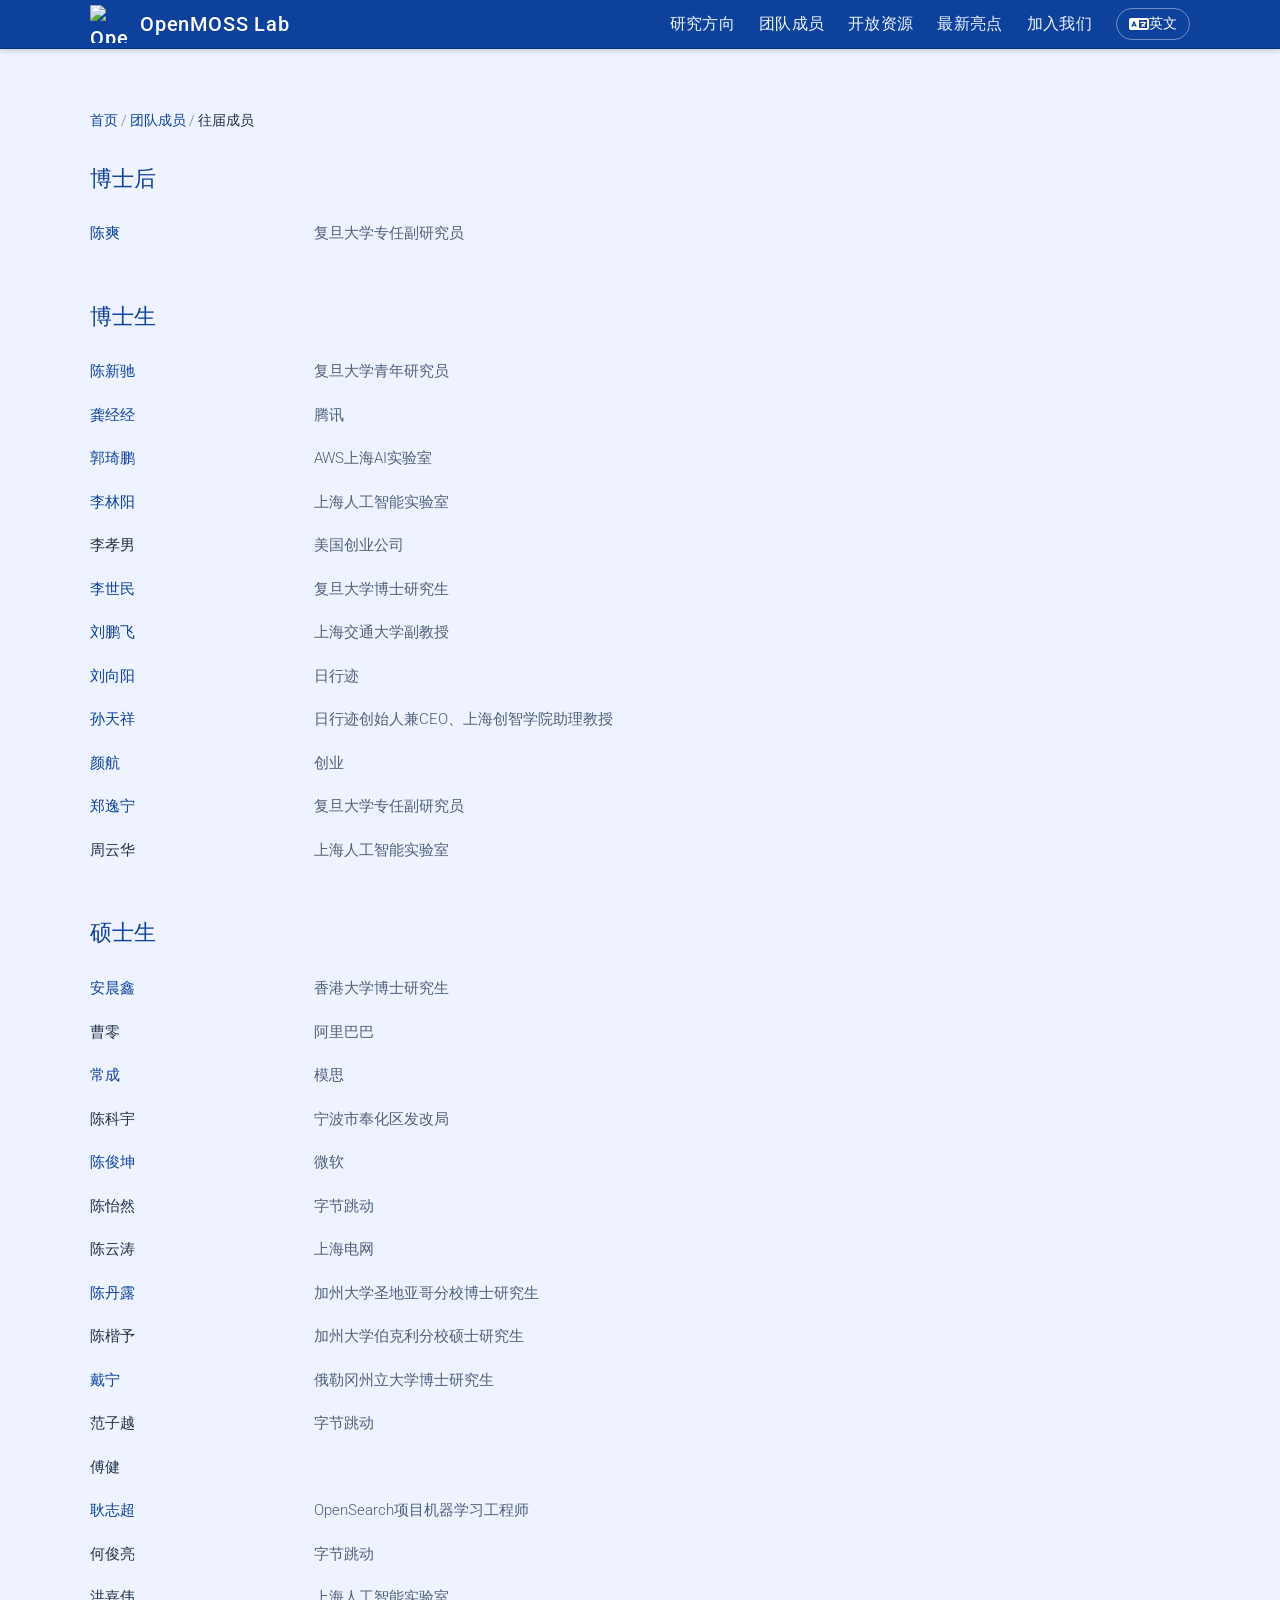
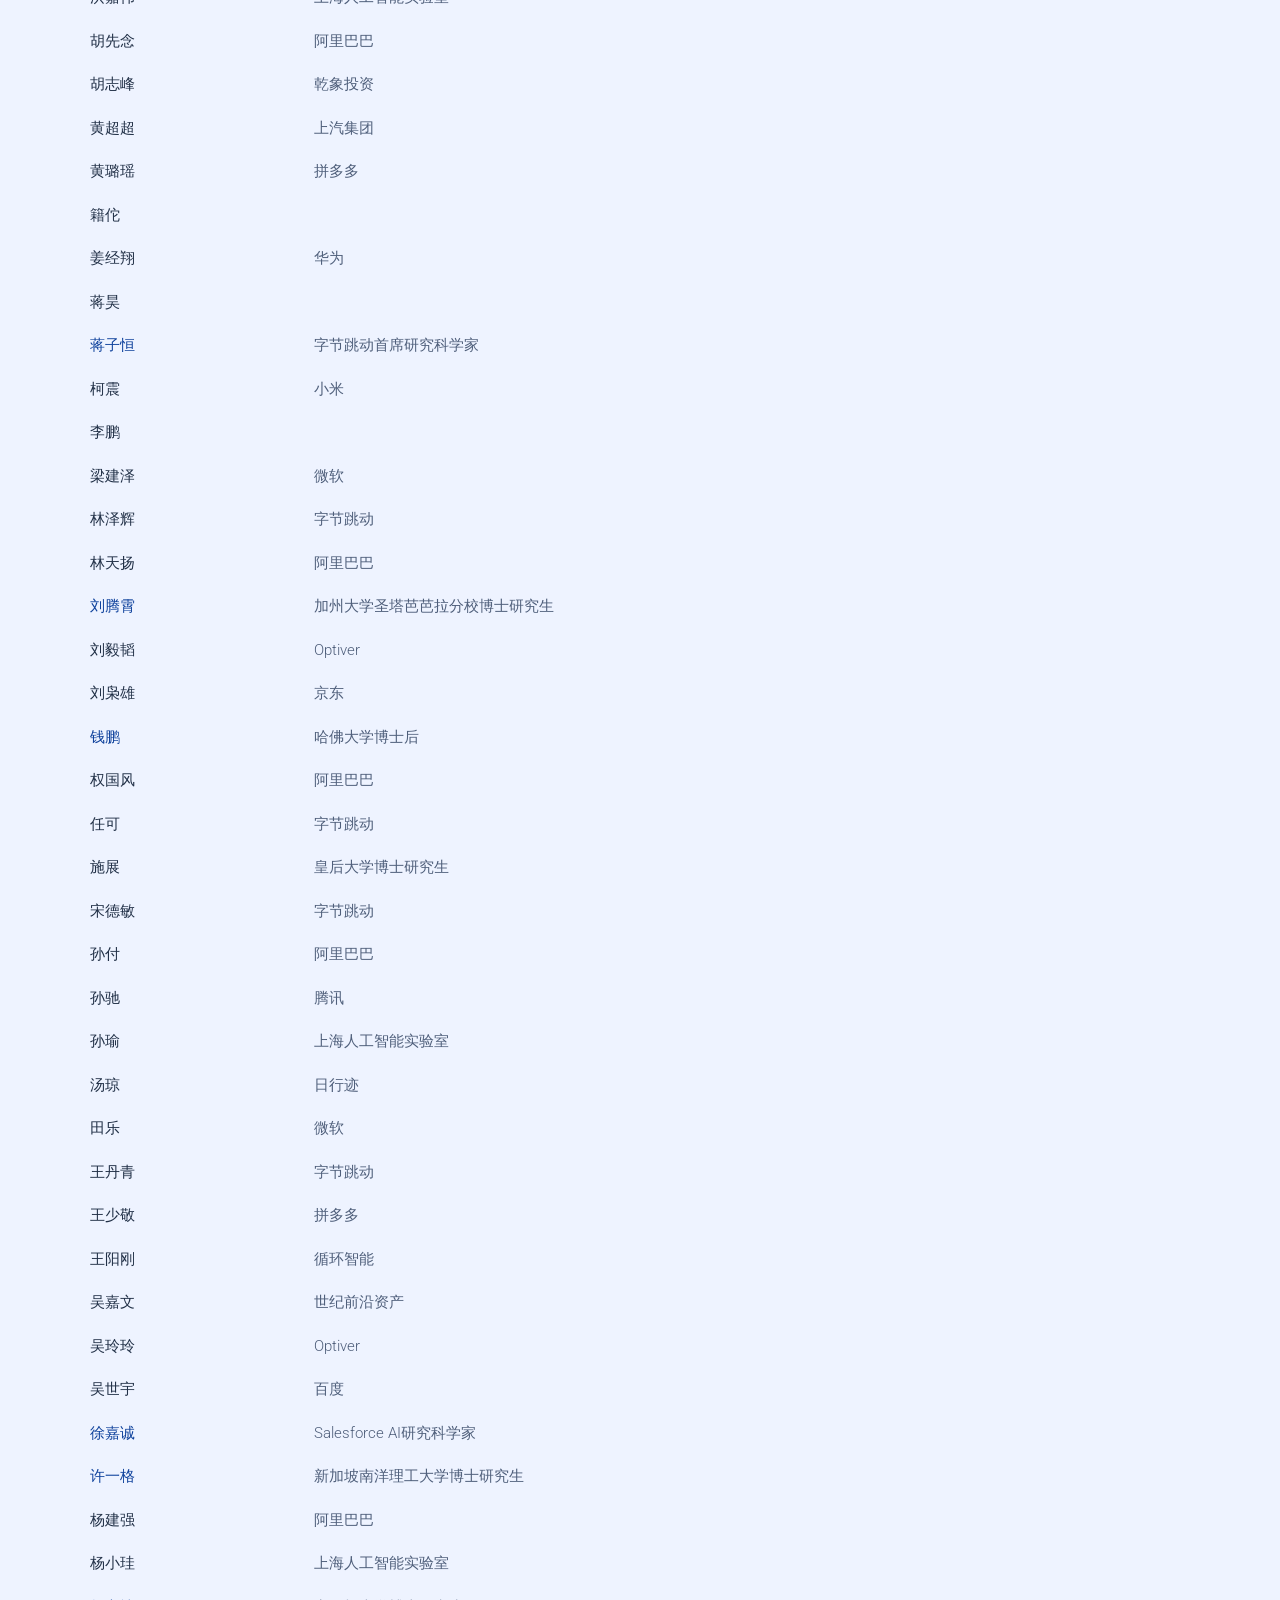
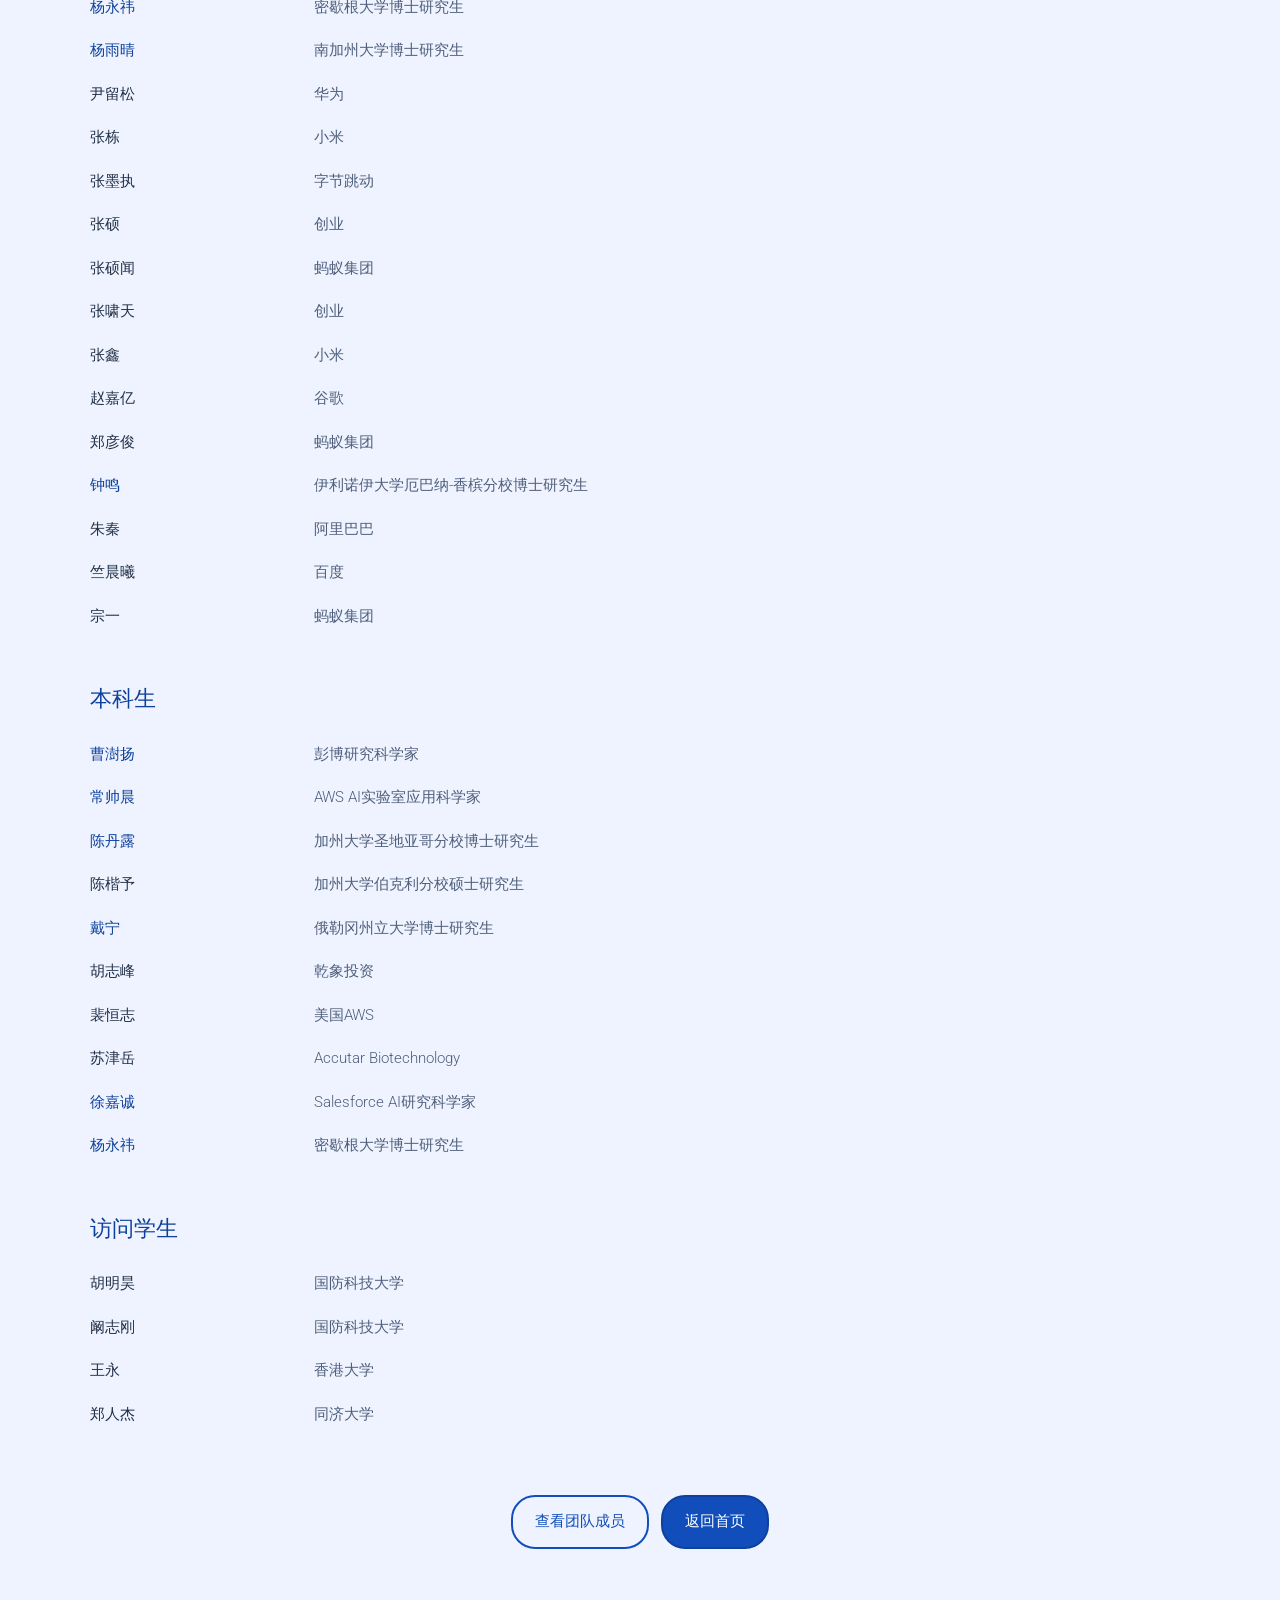
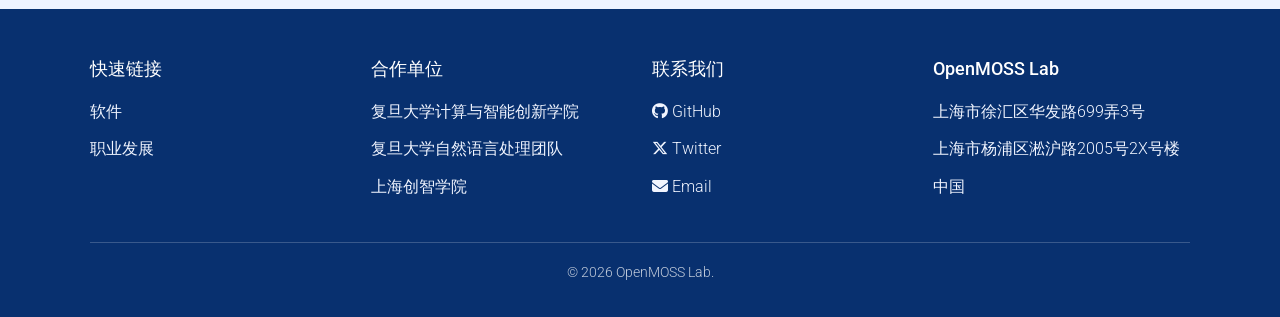
==== commit 4fc243ad: "Update alumni.html" ====
--- a/alumni.html
+++ b/alumni.html
@@ -101,9 +101,8 @@
         <div>
           <h4 data-i18n="footer.links">快速链接</h4>
           <ul>
-            <li><a href="https://dalstonchen.github.io/openmosslab/software/" data-i18n="footer.software">软件</a></li>
-            <li><a href="https://dalstonchen.github.io/openmosslab/career/" data-i18n="footer.career">职业发展</a></li>
-            <li><a href="https://dalstonchen.github.io/openmosslab/archive/" data-i18n="footer.archive">档案</a></li>
+            <li><a href="projects.html" data-i18n="footer.software">软件</a></li>
+            <li><a href="positions.html" data-i18n="footer.career">职业发展</a></li>
           </ul>
         </div>
         <div>
@@ -111,13 +110,13 @@
           <ul>
             <li><a href="https://ai.fudan.edu.cn/" data-i18n="footer.fudan">复旦大学计算与智能创新学院</a></li>
             <li><a href="https://nlp.fudan.edu.cn/" data-i18n="footer.fudannlp">复旦大学自然语言处理团队</a></li>
-            <li><a href="https://sii.org.cn/" data-i18n="footer.sii">上海创智学院</a></li>
+            <li><a href="https://www.sii.edu.cn/" data-i18n="footer.sii">上海创智学院</a></li>
           </ul>
         </div>
         <div>
           <h4 data-i18n="footer.connect">联系我们</h4>
           <ul>
-            <li><a href="https://github.com/openmosslab"><i class="fa-brands fa-github"></i> GitHub</a></li>
+            <li><a href="https://github.com/OpenMOSS"><i class="fa-brands fa-github"></i> GitHub</a></li>
             <li><a href="https://twitter.com/openmosslab"><i class="fa-brands fa-x-twitter"></i> Twitter</a></li>
             <li><a href="mailto:xpqiu@fudan.edu.cn"><i class="fa-solid fa-envelope"></i> Email</a></li>
           </ul>
--- a/assets/css/style.css
+++ b/assets/css/style.css
@@ -243,16 +243,23 @@
   margin-bottom: 24px;
 }
 
-.hero-full .lead {
+.hero-description {
   max-width: 100%;
   margin-bottom: 32px;
+}
+
+.hero-description .lead {
+  margin-bottom: 16px;
   line-height: 1.8;
-}
-
-.hero-full .lead br {
-  content: "";
-  display: block;
-  margin-bottom: 12px;
+  text-align: justify;
+  -webkit-hyphens: auto;
+  -moz-hyphens: auto;
+  -ms-hyphens: auto;
+  hyphens: auto;
+}
+
+.hero-description .lead:last-child {
+  margin-bottom: 0;
 }
 
 .eyebrow {
